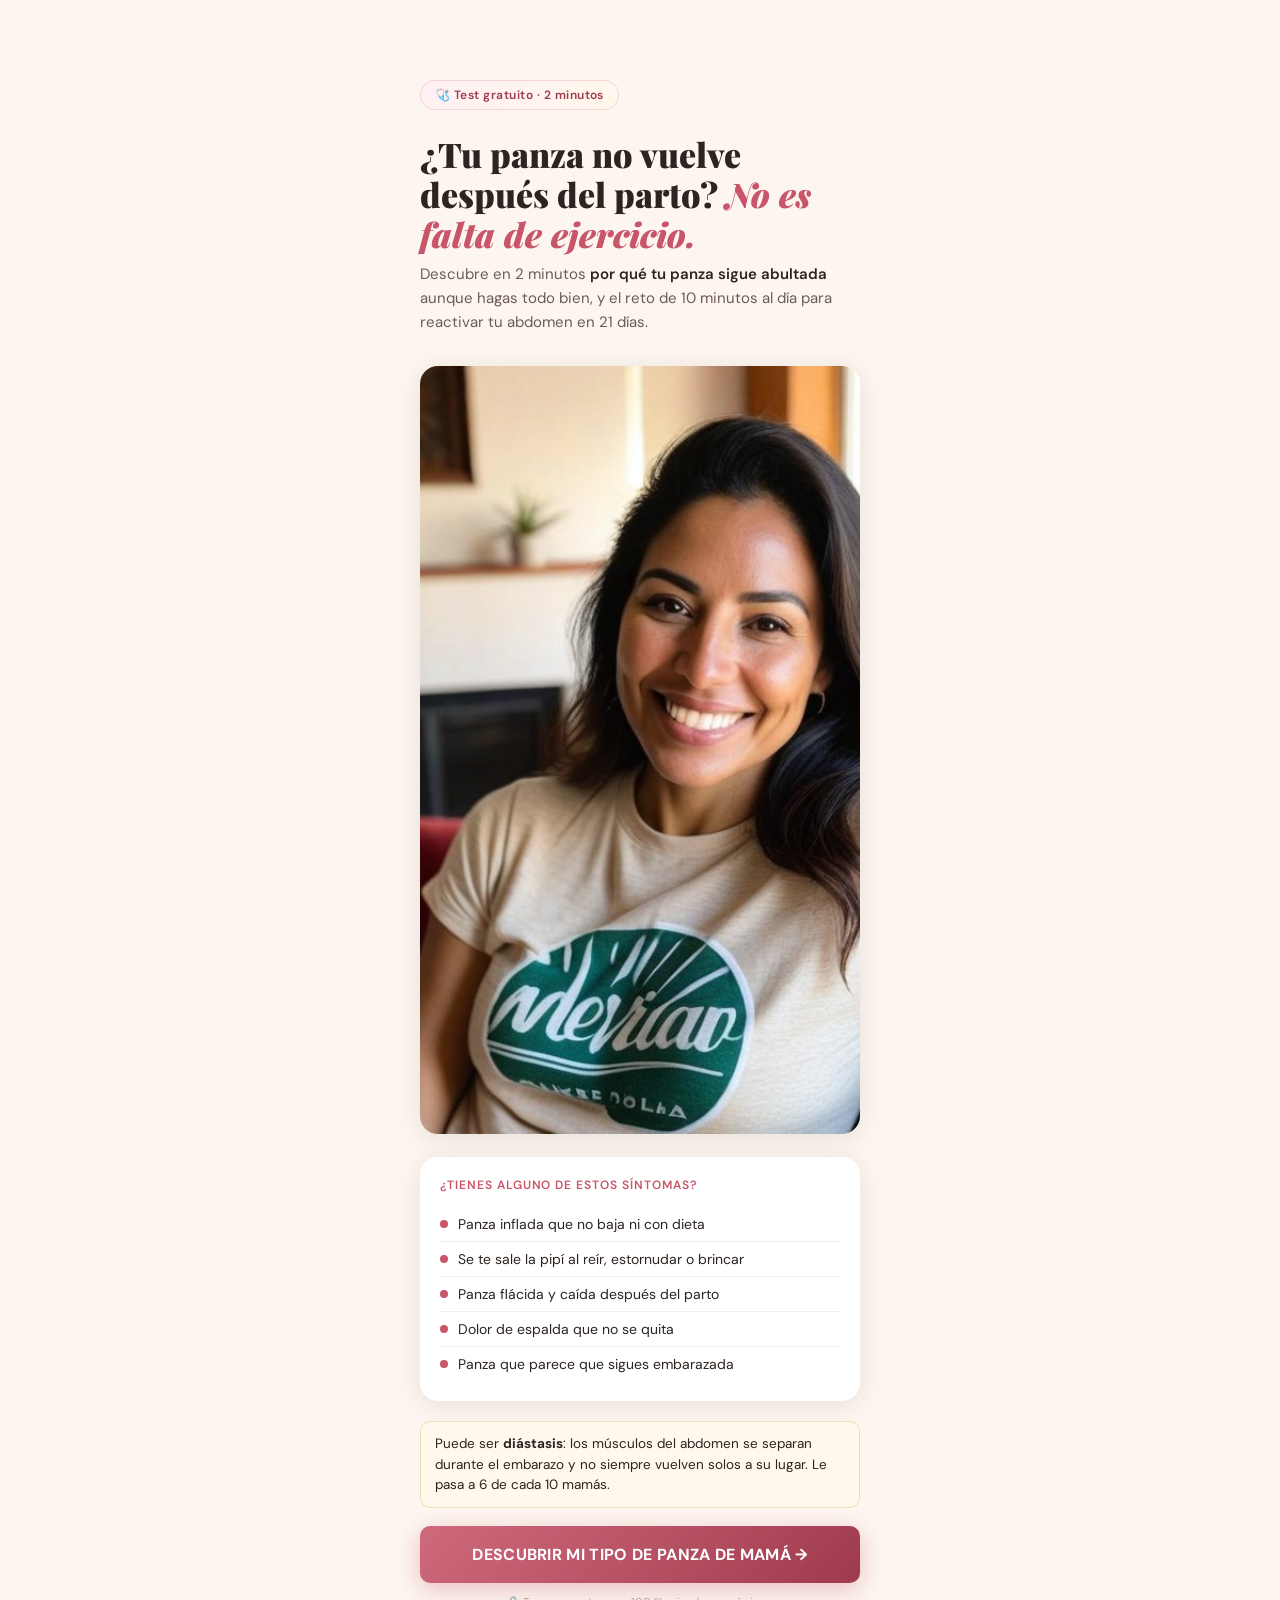
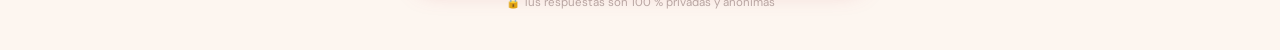
==== index.html @ e4ecf23e "Reto Panza de Mamá 21: quiz, oferta y páginas post-compra" ====
<!DOCTYPE html>
<html lang="es-MX">
<head>
<meta charset="UTF-8">
<meta name="viewport" content="width=device-width, initial-scale=1.0">
<meta name="theme-color" content="#C8556A">
<title>Reto Panza de Mamá 21 · Test gratuito</title>
<meta name="description" content="Test de 2 minutos: descubre por qué tu panza no vuelve después del parto y tu plan de 10 minutos al día.">
<meta property="og:title" content="¿Tu panza no vuelve después del parto? Haz el test de 2 minutos">
<meta property="og:image" content="img/hero.jpg">
<link rel="preconnect" href="https://fonts.googleapis.com"><link rel="preconnect" href="https://fonts.gstatic.com" crossorigin>
<link rel="stylesheet" href="https://fonts.googleapis.com/css2?family=Playfair+Display:wght@700;900&family=DM+Sans:wght@300;400;500;600&display=swap" media="print" onload="this.media='all'">
<link rel="stylesheet" href="styles.css?v=1">
<link rel="stylesheet" href="extra.css?v=1">
<script src="config.js?v=1"></script>
</head>
<body>

<div class="progress-wrap" id="progressWrap" style="display:none">
  <div class="progress-label">
    <span>Tu diagnóstico personalizado</span>
    <span id="pPct">0%</span>
  </div>
  <div class="progress-track" role="progressbar" aria-valuemin="0" aria-valuemax="100" aria-valuenow="0" id="pTrack">
    <div class="progress-fill" id="pFill"></div>
  </div>
</div>

<div class="container">

  <!-- ETAPA 0: PORTADA (hace de landing, Franco L 2.4) -->
  <div class="screen active" id="s0" data-name="portada">
    <div class="badge">🩺 Test gratuito · 2 minutos</div>
    <h1 class="h1">¿Tu panza no vuelve después del parto? <em>No es falta de ejercicio.</em></h1>
    <p class="sub">Descubre en 2 minutos <strong>por qué tu panza sigue abultada</strong> aunque hagas todo bien, y el reto de 10 minutos al día para reactivar tu abdomen en 21 días.</p>
    <img class="hero-img" src="img/hero.jpg" width="768" height="768" alt="Mamá sonriendo con su bebé en casa">
    <div class="sym-list">
      <div class="sym-title">¿Tienes alguno de estos síntomas?</div>
      <div class="sym-item"><div class="sym-dot"></div>Panza inflada que no baja ni con dieta</div>
      <div class="sym-item"><div class="sym-dot"></div>Se te sale la pipí al reír, estornudar o brincar</div>
      <div class="sym-item"><div class="sym-dot"></div>Panza flácida y caída después del parto</div>
      <div class="sym-item"><div class="sym-dot"></div>Dolor de espalda que no se quita</div>
      <div class="sym-item"><div class="sym-dot"></div>Panza que parece que sigues embarazada</div>
    </div>
    <div class="info-box">Puede ser <strong>diástasis</strong>: los músculos del abdomen se separan durante el embarazo y no siempre vuelven solos a su lugar. Le pasa a 6 de cada 10 mamás.</div>
    <button class="btn btn-pulse" onclick="go(1)">DESCUBRIR MI TIPO DE PANZA DE MAMÁ →</button>
    <p class="privacy">🔒 Tus respuestas son 100 % privadas y anónimas</p>
  </div>

  <!-- ETAPA 1: EDAD (con foto 1:1, Franco L 4.2) -->
  <div class="screen" id="s1" data-name="edad">
    <button class="back" onclick="go(0)">← Atrás</button>
    <div class="q-tag">Pregunta 1 de 12</div>
    <h2 class="q-title">¿Cuántos años tienes?</h2>
    <p class="q-sub">Nos ayuda a entender tu momento y armar el camino ideal para ti.</p>
    <div class="grid-2 age-grid">
      <div class="grid-opt img-opt" data-value="18-25" onclick="pickGrid(this,2,'edad')"><img src="img/age1.jpg" alt="" loading="lazy"><div class="grid-opt-label">18 a 25</div></div>
      <div class="grid-opt img-opt" data-value="26-32" onclick="pickGrid(this,2,'edad')"><img src="img/age2.jpg" alt="" loading="lazy"><div class="grid-opt-label">26 a 32</div></div>
      <div class="grid-opt img-opt" data-value="33-39" onclick="pickGrid(this,2,'edad')"><img src="img/age3.jpg" alt="" loading="lazy"><div class="grid-opt-label">33 a 39</div></div>
      <div class="grid-opt img-opt" data-value="40-48" onclick="pickGrid(this,2,'edad')"><img src="img/age4.jpg" alt="" loading="lazy"><div class="grid-opt-label">40 a 48</div></div>
      <div class="grid-opt img-opt span-2" data-value="49+" onclick="pickGrid(this,2,'edad')"><img src="img/age5.jpg" alt="" loading="lazy"><div class="grid-opt-label">49 o más</div></div>
    </div>
  </div>

  <!-- ETAPA 2: TIEMPO DESDE EL PARTO -->
  <div class="screen" id="s2" data-name="tiempo_parto">
    <button class="back" onclick="go(1)">← Atrás</button>
    <div class="q-tag">Pregunta 2 de 12</div>
    <h2 class="q-title">¿Hace cuánto tuviste a tu último bebé?</h2>
    <p class="q-sub">Es clave para entender en qué etapa está tu abdomen.</p>
    <div class="opts">
      <div class="opt" data-value="reciente" onclick="pick(this,3,'tiempoParto')"><div class="opt-icon">🍼</div><div class="opt-text"><div class="opt-label">Menos de 6 meses</div><div class="opt-desc">Posparto reciente</div></div><div class="opt-chk"></div></div>
      <div class="opt" data-value="medio" onclick="pick(this,3,'tiempoParto')"><div class="opt-icon">👶</div><div class="opt-text"><div class="opt-label">De 6 meses a 2 años</div><div class="opt-desc">Etapa de recuperación</div></div><div class="opt-chk"></div></div>
      <div class="opt" data-value="antiguo" onclick="pick(this,3,'tiempoParto')"><div class="opt-icon">🧒</div><div class="opt-text"><div class="opt-label">De 2 a 5 años</div><div class="opt-desc">Tu abdomen todavía puede responder</div></div><div class="opt-chk"></div></div>
      <div class="opt" data-value="antiguo" onclick="pick(this,3,'tiempoParto')"><div class="opt-icon">👦</div><div class="opt-text"><div class="opt-label">Más de 5 años</div><div class="opt-desc">Nunca es tarde para empezar</div></div><div class="opt-chk"></div></div>
    </div>
  </div>

  <!-- ETAPA 3: TIPO DE PARTO -->
  <div class="screen" id="s3" data-name="tipo_parto">
    <button class="back" onclick="go(2)">← Atrás</button>
    <div class="q-tag">Pregunta 3 de 12</div>
    <h2 class="q-title">¿Cómo fue tu parto?</h2>
    <p class="q-sub">Cada tipo de parto deja un patrón diferente en el abdomen.</p>
    <div class="opts">
      <div class="opt" data-value="normal" onclick="pick(this,4,'tipoParto')"><div class="opt-icon">🌿</div><div class="opt-text"><div class="opt-label">Parto natural / vaginal</div><div class="opt-desc">Con o sin anestesia</div></div><div class="opt-chk"></div></div>
      <div class="opt" data-value="cesarea" onclick="pick(this,4,'tipoParto')"><div class="opt-icon">🏥</div><div class="opt-text"><div class="opt-label">Cesárea</div><div class="opt-desc">Con guía especial para cesárea</div></div><div class="opt-chk"></div></div>
      <div class="opt" data-value="multiples" onclick="pick(this,4,'tipoParto')"><div class="opt-icon">👩‍👧‍👦</div><div class="opt-text"><div class="opt-label">Tuve más de un bebé</div><div class="opt-desc">Partos diferentes a lo largo del tiempo</div></div><div class="opt-chk"></div></div>
    </div>
  </div>

  <!-- ETAPA 4: SÍNTOMAS (MÚLTIPLE) -->
  <div class="screen" id="s4" data-name="sintomas">
    <button class="back" onclick="go(3)">← Atrás</button>
    <div class="q-tag">Pregunta 4 de 12</div>
    <h2 class="q-title">¿Cuáles de estos síntomas sientes seguido?</h2>
    <p class="q-sub">Marca todos los que te pasan.</p>
    <div class="opts" data-multi="sintomas">
      <div class="opt" data-value="escapes" onclick="toggle(this)"><div class="opt-icon">💧</div><div class="opt-text"><div class="opt-label">Se me sale la pipí al reír, estornudar o toser</div></div><div class="opt-chk"></div></div>
      <div class="opt" data-value="inflada" onclick="toggle(this)"><div class="opt-icon">🎈</div><div class="opt-text"><div class="opt-label">Panza siempre inflada, aunque no haya comido</div></div><div class="opt-chk"></div></div>
      <div class="opt" data-value="espalda" onclick="toggle(this)"><div class="opt-icon">🫀</div><div class="opt-text"><div class="opt-label">Dolor de espalda o de cintura constante</div></div><div class="opt-chk"></div></div>
      <div class="opt" data-value="intimidad" onclick="toggle(this)"><div class="opt-icon">😔</div><div class="opt-text"><div class="opt-label">Dolor o molestia en la intimidad</div></div><div class="opt-chk"></div></div>
      <div class="opt" data-value="embarazada" onclick="toggle(this)"><div class="opt-icon">🤰</div><div class="opt-text"><div class="opt-label">Mi panza parece que sigo embarazada</div></div><div class="opt-chk"></div></div>
      <div class="opt" data-value="estrenimiento" onclick="toggle(this)"><div class="opt-icon">🧱</div><div class="opt-text"><div class="opt-label">Estreñimiento seguido</div></div><div class="opt-chk"></div></div>
    </div>
    <div class="sp16"></div>
    <button class="btn" onclick="go(5)">CONTINUAR →</button>
  </div>

  <!-- ETAPA 5: QUÉ HA PROBADO (MÚLTIPLE) -->
  <div class="screen" id="s5" data-name="intentos">
    <button class="back" onclick="go(4)">← Atrás</button>
    <div class="q-tag">Pregunta 5 de 12</div>
    <h2 class="q-title">¿Qué has probado para bajar la panza?</h2>
    <p class="q-sub">Marca todo lo que has hecho. Así entendemos por qué no te funcionó.</p>
    <div class="opts" data-multi="intentos">
      <div class="opt" data-value="dieta" onclick="toggle(this)"><div class="opt-icon">🥗</div><div class="opt-text"><div class="opt-label">Dieta o comer más sano</div></div><div class="opt-chk"></div></div>
      <div class="opt" data-value="gym" onclick="toggle(this)"><div class="opt-icon">🏋️</div><div class="opt-text"><div class="opt-label">Gimnasio o abdominales normales</div></div><div class="opt-chk"></div></div>
      <div class="opt" data-value="faja" onclick="toggle(this)"><div class="opt-icon">🩱</div><div class="opt-text"><div class="opt-label">Faja posparto o cinturilla</div></div><div class="opt-chk"></div></div>
      <div class="opt" data-value="estetica" onclick="toggle(this)"><div class="opt-icon">❄️</div><div class="opt-text"><div class="opt-label">Tratamientos estéticos (masajes, aparatos)</div></div><div class="opt-chk"></div></div>
      <div class="opt" data-value="pastillas" onclick="toggle(this)"><div class="opt-icon">💊</div><div class="opt-text"><div class="opt-label">Pastillas o suplementos</div></div><div class="opt-chk"></div></div>
      <div class="opt" data-value="nada" onclick="toggle(this)"><div class="opt-icon">🤷</div><div class="opt-text"><div class="opt-label">Nada todavía, no sabía qué hacer</div></div><div class="opt-chk"></div></div>
    </div>
    <div class="sp16"></div>
    <button class="btn" onclick="go(6)">CONTINUAR →</button>
  </div>

  <!-- ETAPA 6: EMPATÍA + MECANISMO -->
  <div class="screen" id="s6" data-name="empatia">
    <button class="back" onclick="go(5)">← Atrás</button>
    <div class="emp-card">
      <div class="emp-icon">💛</div>
      <div class="emp-title">No estás sola.</div>
      <div class="emp-text">
        <strong>Las dietas y los abdominales normales no arreglan la panza de mamá.</strong> Los abdominales de toda la vida incluso pueden empujar la panza hacia afuera. No es falta de voluntad: nadie te explicó qué está pasando dentro de tu abdomen.<br><br>
        Hay un músculo profundo, el <em>transverso</em>, que funciona como una faja natural. Se activa de una forma muy específica, con la respiración. Cuando aprendes a usarlo, tu abdomen empieza a recuperar firmeza <em>de adentro hacia afuera</em>.<br><br>
        Ahora vamos a ver exactamente qué necesitas tú.
      </div>
    </div>
    <button class="btn" onclick="go(7)">ENTENDIDO, CONTINUAR →</button>
  </div>

  <!-- ETAPA 7: IMPACTO EN SU VIDA -->
  <div class="screen" id="s7" data-name="impacto">
    <button class="back" onclick="go(6)">← Atrás</button>
    <div class="q-tag">Pregunta 6 de 12</div>
    <h2 class="q-title">¿Cómo te está afectando la panza hoy?</h2>
    <p class="q-sub">Sé honesta, es clave para armar el reto correcto para ti.</p>
    <div class="opts">
      <div class="opt" data-value="espejo" onclick="pick(this,8,'impacto')"><div class="opt-icon">🪞</div><div class="opt-text"><div class="opt-label">Evito verme en el espejo</div><div class="opt-desc">Me da pena mi propio cuerpo</div></div><div class="opt-chk"></div></div>
      <div class="opt" data-value="pareja" onclick="pick(this,8,'impacto')"><div class="opt-icon">💑</div><div class="opt-text"><div class="opt-label">Me alejé de la intimidad con mi pareja</div><div class="opt-desc">No me siento deseable</div></div><div class="opt-chk"></div></div>
      <div class="opt" data-value="ropa" onclick="pick(this,8,'impacto')"><div class="opt-icon">👙</div><div class="opt-text"><div class="opt-label">Evito la ropa ajustada y el traje de baño</div><div class="opt-desc">Elijo ropa para taparme</div></div><div class="opt-chk"></div></div>
      <div class="opt" data-value="autoestima" onclick="pick(this,8,'impacto')"><div class="opt-icon">😓</div><div class="opt-text"><div class="opt-label">Me baja la autoestima en general</div><div class="opt-desc">Siento que perdí a la que era</div></div><div class="opt-chk"></div></div>
    </div>
  </div>

  <!-- ETAPA 8: TIEMPO DISPONIBLE -->
  <div class="screen" id="s8" data-name="tiempo_dia">
    <button class="back" onclick="go(7)">← Atrás</button>
    <div class="q-tag">Pregunta 7 de 12</div>
    <h2 class="q-title">¿Cuánto tiempo al día le puedes dedicar al reto?</h2>
    <p class="q-sub">Vamos a armar una rutina que de verdad quepa en tu vida de mamá.</p>
    <div class="opts">
      <div class="opt" data-value="10" onclick="pick(this,9,'minutos')"><div class="opt-icon">⚡</div><div class="opt-text"><div class="opt-label">De 5 a 10 minutos</div><div class="opt-desc">Mientras el bebé duerme, funciona muy bien</div></div><div class="opt-chk"></div></div>
      <div class="opt" data-value="20" onclick="pick(this,9,'minutos')"><div class="opt-icon">⏱️</div><div class="opt-text"><div class="opt-label">De 15 a 20 minutos</div><div class="opt-desc">Avanzas un poco más rápido</div></div><div class="opt-chk"></div></div>
      <div class="opt" data-value="30" onclick="pick(this,9,'minutos')"><div class="opt-icon">🕐</div><div class="opt-text"><div class="opt-label">30 minutos o más</div><div class="opt-desc">Tu reto con rutinas extra</div></div><div class="opt-chk"></div></div>
    </div>
  </div>

  <!-- ETAPA 9: OBJETIVO -->
  <div class="screen" id="s9" data-name="objetivo">
    <button class="back" onclick="go(8)">← Atrás</button>
    <div class="q-tag">Pregunta 8 de 12</div>
    <h2 class="q-title">¿Cuál es tu mayor sueño cuando recuperes tu abdomen?</h2>
    <p class="q-sub">Tu objetivo guía tu reto personalizado.</p>
    <div class="opts">
      <div class="opt" data-value="espejo" onclick="pick(this,10,'objetivo')"><div class="opt-icon">✨</div><div class="opt-text"><div class="opt-label">Verme al espejo y sonreír</div><div class="opt-desc">Recuperar mi autoestima y quererme</div></div><div class="opt-chk"></div></div>
      <div class="opt" data-value="deseable" onclick="pick(this,10,'objetivo')"><div class="opt-icon">💕</div><div class="opt-text"><div class="opt-label">Sentirme deseable otra vez</div><div class="opt-desc">Reconectar con mi pareja sin pena</div></div><div class="opt-chk"></div></div>
      <div class="opt" data-value="bano" onclick="pick(this,10,'objetivo')"><div class="opt-icon">👙</div><div class="opt-text"><div class="opt-label">Usar traje de baño sin pena</div><div class="opt-desc">Disfrutar sin esconderme</div></div><div class="opt-chk"></div></div>
      <div class="opt" data-value="dolor" onclick="pick(this,10,'objetivo')"><div class="opt-icon">💪</div><div class="opt-text"><div class="opt-label">Que se acaben el dolor y los escapes</div><div class="opt-desc">Recuperar mi calidad de vida</div></div><div class="opt-chk"></div></div>
    </div>
  </div>

  <!-- ETAPA 10: COMPROMISO -->
  <div class="screen" id="s10" data-name="compromiso">
    <button class="back" onclick="go(9)">← Atrás</button>
    <div class="q-tag">Pregunta 9 de 12</div>
    <h2 class="q-title">Del 1 al 10, ¿qué tan lista estás para cambiar esto ahora?</h2>
    <p class="q-sub">Sé honesta contigo. Esta respuesta define tu reto.</p>
    <div style="margin-bottom:24px">
      <div class="scale-nums">
        <button class="s-btn" onclick="sclPick(this,11)">1</button><button class="s-btn" onclick="sclPick(this,11)">2</button><button class="s-btn" onclick="sclPick(this,11)">3</button><button class="s-btn" onclick="sclPick(this,11)">4</button><button class="s-btn" onclick="sclPick(this,11)">5</button><button class="s-btn" onclick="sclPick(this,11)">6</button><button class="s-btn" onclick="sclPick(this,11)">7</button><button class="s-btn" onclick="sclPick(this,11)">8</button><button class="s-btn" onclick="sclPick(this,11)">9</button><button class="s-btn" onclick="sclPick(this,11)">10</button>
      </div>
      <div class="scale-lbl"><span>Todavía no sé</span><span>¡100 % lista!</span></div>
    </div>
  </div>

  <!-- ETAPA 11: TIPO DE PANZA -->
  <div class="screen" id="s11" data-name="tipo_panza">
    <button class="back" onclick="go(10)">← Atrás</button>
    <div class="q-tag">Pregunta 10 de 12</div>
    <h2 class="q-title">¿Cómo describirías tu panza hoy?</h2>
    <p class="q-sub">Elige la opción que más se parece a lo que ves.</p>
    <div class="opts">
      <div class="opt" data-value="infra" onclick="pick(this,12,'tipoPanza')"><div class="opt-icon">🔵</div><div class="opt-text"><div class="opt-label">"Pancita" caída debajo del ombligo</div><div class="opt-desc">Separación baja</div></div><div class="opt-chk"></div></div>
      <div class="opt" data-value="supra" onclick="pick(this,12,'tipoPanza')"><div class="opt-icon">🟡</div><div class="opt-text"><div class="opt-label">Inflada arriba del ombligo</div><div class="opt-desc">Separación alta</div></div><div class="opt-chk"></div></div>
      <div class="opt" data-value="total" onclick="pick(this,12,'tipoPanza')"><div class="opt-icon">🔴</div><div class="opt-text"><div class="opt-label">Inflada de arriba a abajo</div><div class="opt-desc">Separación completa</div></div><div class="opt-chk"></div></div>
      <div class="opt" data-value="piel" onclick="pick(this,12,'tipoPanza')"><div class="opt-icon">⬜</div><div class="opt-text"><div class="opt-label">Flácida, con piel suelta (panza delantal)</div><div class="opt-desc">Separación con flacidez de piel</div></div><div class="opt-chk"></div></div>
    </div>
  </div>

  <!-- ETAPA 12: PESO ACTUAL -->
  <div class="screen" id="s12" data-name="peso">
    <button class="back" onclick="go(11)">← Atrás</button>
    <div class="q-tag">Pregunta 11 de 12</div>
    <h2 class="q-title">¿Cuál es tu peso actual?</h2>
    <p class="q-sub">Usa el valor más cercano. Nos ayuda a calcular tu proyección personalizada.</p>
    <div class="unit-toggle" role="group" aria-label="Unidad de peso"><button type="button" data-u="kg" class="on" onclick="setUnit('kg')">kg</button><button type="button" data-u="lb" onclick="setUnit('lb')">lb</button></div>
    <div class="stepper-wrap">
      <div class="stepper-value" id="pesoDisplay">70<span>kg</span></div>
      <input type="range" class="slider" id="pesoSlider" min="40" max="150" value="70" oninput="onPesoChange(this.value)" aria-label="Peso actual">
      <div class="stepper-row">
        <button class="stepper-btn" onclick="stepPeso(-1)" aria-label="Menos">−</button>
        <button class="stepper-btn" onclick="stepPeso(1)" aria-label="Más">+</button>
      </div>
    </div>
    <button class="btn" onclick="go(13)">CONTINUAR →</button>
  </div>

  <!-- ETAPA 13: ESTATURA -->
  <div class="screen" id="s13" data-name="estatura">
    <button class="back" onclick="go(12)">← Atrás</button>
    <div class="q-tag">Pregunta 12 de 12</div>
    <h2 class="q-title">¿Cuánto mides?</h2>
    <p class="q-sub">Nos ayuda a calcular tu medida ideal con precisión.</p>
    <div class="stepper-wrap">
      <div class="stepper-value" id="alturaDisplay">160<span>cm</span></div>
      <input type="range" class="slider" id="alturaSlider" min="140" max="200" value="160" oninput="onAlturaChange(this.value)" aria-label="Estatura">
      <div class="stepper-row">
        <button class="stepper-btn" onclick="stepAltura(-1)" aria-label="Menos">−</button>
        <button class="stepper-btn" onclick="stepAltura(1)" aria-label="Más">+</button>
      </div>
      <div class="meta-tag" id="altFt"></div>
    </div>
    <button class="btn" onclick="go(14)">CONTINUAR →</button>
  </div>

  <!-- ETAPA 14: PESO IDEAL -->
  <div class="screen" id="s14" data-name="peso_ideal">
    <button class="back" onclick="go(13)">← Atrás</button>
    <div class="q-tag">Ya casi</div>
    <h2 class="q-title">¿Cuál sería tu peso ideal?</h2>
    <p class="q-sub">El peso en el que te sentirías más segura y cómoda.</p>
    <div class="stepper-wrap">
      <div class="stepper-value" id="idealDisplay">60<span>kg</span></div>
      <input type="range" class="slider" id="idealSlider" min="40" max="149" value="60" oninput="onIdealChange(this.value)" aria-label="Peso ideal">
      <div class="stepper-row">
        <button class="stepper-btn" onclick="stepIdeal(-1)" aria-label="Menos">−</button>
        <button class="stepper-btn" onclick="stepIdeal(1)" aria-label="Más">+</button>
      </div>
      <div class="meta-tag" id="metaTag">Meta: bajar 10 kg</div>
    </div>
    <button class="btn" onclick="go(15)">CONTINUAR →</button>
  </div>

  <!-- ETAPA 15: OCASIÓN ESPECIAL -->
  <div class="screen" id="s15" data-name="ocasion">
    <button class="back" onclick="go(14)">← Atrás</button>
    <div class="q-tag">Ya casi</div>
    <h2 class="q-title">¿Hay alguna ocasión especial que te motive?</h2>
    <p class="q-sub">Nos ayuda a armar tu motivación diaria.</p>
    <div class="grid-2">
      <div class="grid-opt" onclick="ocasionPick(this,'una boda',16)"><div class="grid-opt-icon">💍</div><div class="grid-opt-label">Una boda</div></div>
      <div class="grid-opt" onclick="ocasionPick(this,'un viaje',16)"><div class="grid-opt-icon">✈️</div><div class="grid-opt-label">Un viaje</div></div>
      <div class="grid-opt" onclick="ocasionPick(this,'volver al trabajo',16)"><div class="grid-opt-icon">💼</div><div class="grid-opt-label">Volver al trabajo</div></div>
      <div class="grid-opt" onclick="ocasionPick(this,'las fotos con tu bebé',16)"><div class="grid-opt-icon">📸</div><div class="grid-opt-label">Fotos con mi bebé</div></div>
      <div class="grid-opt" onclick="ocasionPick(this,'las fiestas de fin de año',16)"><div class="grid-opt-icon">🎄</div><div class="grid-opt-label">Las fiestas de fin de año</div></div>
      <div class="grid-opt" onclick="ocasionPick(this,'',16)"><div class="grid-opt-icon">💗</div><div class="grid-opt-label">Ninguna en especial</div></div>
    </div>
  </div>

  <!-- ETAPA 16: PLAZO -->
  <div class="screen" id="s16" data-name="plazo">
    <button class="back" onclick="go(15)">← Atrás</button>
    <div class="q-tag">Último paso</div>
    <h2 class="q-title">¿En cuánto tiempo te gustaría ver resultados?</h2>
    <p class="q-sub">Así organizamos cómo seguir tu avance en ese plazo.</p>
    <div class="opts">
      <div class="opt" onclick="plazoPick(this,4,17)"><div class="opt-icon">⚡</div><div class="opt-text"><div class="opt-label">4 semanas</div><div class="opt-desc">Ver tus primeros cambios</div></div><div class="opt-chk"></div></div>
      <div class="opt" onclick="plazoPick(this,8,17)"><div class="opt-icon">🌱</div><div class="opt-text"><div class="opt-label">8 semanas</div><div class="opt-desc">Avanzar con constancia</div></div><div class="opt-chk"></div></div>
      <div class="opt" onclick="plazoPick(this,12,17)"><div class="opt-icon">🌸</div><div class="opt-text"><div class="opt-label">12 semanas</div><div class="opt-desc">Ir a tu ritmo, con más tiempo</div></div><div class="opt-chk"></div></div>
    </div>
  </div>

  <!-- ETAPA 17: CARGA (~10 s, Franco L 4.1/4.2) -->
  <div class="screen" id="s17" data-name="carga">
    <div class="loading-wrap">
      <div class="spin"></div>
      <div class="load-title">Estamos creando tu plan personalizado…</div>
      <p style="font-size:13.5px;color:var(--mid);margin-bottom:16px;font-weight:400">Cruzando tus respuestas para identificar tu tipo de panza de mamá</p>
      <div class="load-bar-wrap"><div class="load-bar" id="lBar"></div></div>
      <div class="load-status" id="lStatus">Iniciando análisis…</div>
      <div class="load-steps">
        <div class="lstep" id="ls1"><div class="sdot">1</div>Identificando tu tipo de separación…</div>
        <div class="lstep" id="ls2"><div class="sdot">2</div>Cruzando síntomas y tipo de parto…</div>
        <div class="lstep" id="ls3"><div class="sdot">3</div>Calculando tu proyección personalizada…</div>
        <div class="lstep" id="ls4"><div class="sdot">4</div>Armando tu reto de 21 días…</div>
        <div class="lstep" id="ls5"><div class="sdot">5</div>Terminando tu diagnóstico completo…</div>
      </div>
      <div class="mini-testi">
        <div class="mini-testi-av"><img src="img/testi/a1.jpg" alt="" loading="lazy"></div>
        <div>
          <div class="mini-testi-text">"A los 21 días mi panza ya se sentía muy diferente, más firme."</div>
          <div class="mini-testi-name">Daniela M. · Monterrey, N.L.</div>
        </div>
      </div>
      <div class="mini-testi">
        <div class="mini-testi-av"><img src="img/testi/a2.jpg" alt="" loading="lazy"></div>
        <div>
          <div class="mini-testi-text">"Ya no reconocía mi panza. Hoy me pongo ropa que tenía guardada."</div>
          <div class="mini-testi-name">Karla S. · Guadalajara, Jal.</div>
        </div>
      </div>
    </div>
  </div>

  <!-- ETAPA 18: NOMBRE -->
  <div class="screen" id="s18" data-name="nombre">
    <div style="text-align:center;margin-bottom:20px">
      <div style="font-size:48px;margin-bottom:12px">🎯</div>
      <div class="grad-title">¡Diagnóstico listo!</div>
      <p style="font-size:14px;color:var(--mid);font-weight:400">Tu perfil <strong style="color:var(--charcoal);font-weight:600">responde muy bien</strong> al reto.</p>
    </div>
    <div class="lead-card">
      <div class="lead-title">¿Cómo te llamamos?</div>
      <div class="lead-sub">Tu nombre aparece en tu diagnóstico personalizado.</div>
      <div class="inp-group">
        <label class="inp-label" for="iName">Tu primer nombre</label>
        <input type="text" id="iName" placeholder="Ej.: Ana" autocomplete="given-name" maxlength="30" />
        <div class="inp-err" id="nameErr" hidden>Escribe tu nombre para ver tu diagnóstico.</div>
      </div>
      <button class="btn" onclick="goDiagnostico()">VER MI DIAGNÓSTICO COMPLETO →</button>
      <p class="privacy" style="margin-top:10px">🔒 Tu información está 100 % segura. Sin spam.</p>
    </div>
  </div>

  <!-- ETAPA 19: DIAGNÓSTICO -->
  <div class="screen" id="s19" data-name="result_diagnostico">
    <div class="res-header">
       <p style="font-size:12.5px;opacity:.85;font-weight:400;margin-bottom:6px">Tu resultado puede empezar hoy</p>
       <div class="res-title" id="diagHeadline" style="font-size:24px;line-height:1.3">Tú puedes sentir tu abdomen más firme desde la primera semana con el Reto Panza de Mamá 21</div>
       <p style="font-size:11px;opacity:.85;line-height:1.4;margin-top:12px">Los resultados varían. Compara tu medida del día 1 con la de la primera semana.</p>
    </div>

    <div class="diag-bar-card">
      <div class="profile-lbl">Tu indicador de separación abdominal</div>
      <div class="diag-bar-track"><div class="marker" id="marker" style="left:62%"></div></div>
      <div class="diag-bar-labels"><span>Leve</span><span>Moderada</span><span>Avanzada</span></div>
      <div class="diag-metric-val">Tu grado estimado: <strong id="grauTexto">Moderado a avanzado</strong></div>
      <p class="tiny-note">Estimación orientativa según tus respuestas, no es un diagnóstico médico. En la app aprendes a medirla con tus dedos.</p>
    </div>

    <div class="chart-card">
       <div class="profile-lbl" style="margin-bottom:14px">Tus marcas de seguimiento</div>
       <div style="display:grid;gap:10px;margin-bottom:14px;font-size:13px;line-height:1.5;color:var(--charcoal)">
         <div><strong>Hoy:</strong> mide tu separación con los dedos a la altura del ombligo y toma una foto de referencia.</div>
         <div><strong>Semana 1:</strong> repite la medida en el mismo lugar y compárala con el inicio.</div>
         <div id="checkpointText"><strong>Semana 8:</strong> compara tus medidas, tus fotos y cómo te sientes.</div>
       </div>
       <div id="predText">Tu plazo marca cuándo comparar. El cambio solo se conoce midiendo, por eso la app te guía a medir.</div>
    </div>

    <div class="profile-card">
      <div class="profile-lbl">Tu diagnóstico personalizado</div>
      <div class="profile-title" id="diagCabecalho">Analizando tus respuestas…</div>
      <div class="profile-text" id="diagTexto"></div>
      <div class="sym-found">
        <div class="sym-found-title">Señales de tu perfil</div>
        <div id="diagTags"></div>
      </div>
    </div>

    <!-- Agitación (Franco L 4.1: problema → agitación → solución) -->
    <div class="alert-card" role="note">
      <div class="alert-title">⚠️ Si no se trabaja, la separación suele seguir igual</div>
      <ul id="riskList">
        <li>Panza abultada aunque bajes de peso</li>
        <li>Dolor de espalda y de cintura por falta de "faja" interna</li>
        <li>Escapes de orina al reír, toser o cargar a tu bebé</li>
        <li>Peor postura y más cansancio al final del día</li>
      </ul>
    </div>

    <div class="testi">
      <img class="testi-photo" src="img/life1.jpg" alt="Mamá haciendo un ejercicio en casa con su bebé" loading="lazy">
      <div class="testi-body">
        <div class="testi-stars">★★★★★</div>
        <div class="testi-text">"Hice gimnasio 8 meses después del parto y la panza seguía igual. Cuando empecé con los ejercicios correctos, a las 3 semanas ya notaba la diferencia. El día 21 mi hija me preguntó si había bajado de peso. No bajé de peso: mi abdomen volvió a sostenerme."</div>
        <div class="testi-author">
          <div class="testi-av"><img src="img/testi/a3.jpg" alt="" loading="lazy"></div>
          <div><div class="testi-name">Mariana R., 34 años</div><div class="testi-detail">Mamá de 2 · Houston, TX</div></div>
        </div>
      </div>
    </div>

    <div class="testi">
      <img class="testi-photo" src="img/life2.jpg" alt="Mamá paseando con su carriola" loading="lazy">
      <div class="testi-body">
        <div class="testi-stars">★★★★★</div>
        <div class="testi-text">"Usaba toalla todos los días. Pensé que era normal después del parto. Cuando supe que era la separación del abdomen y empecé el reto, en 2 semanas los escapes bajaron muchísimo."</div>
        <div class="testi-author">
          <div class="testi-av"><img src="img/testi/a4.jpg" alt="" loading="lazy"></div>
          <div><div class="testi-name">Julieta C., 38 años</div><div class="testi-detail">Mamá de 3 · Ciudad de México</div></div>
        </div>
      </div>
    </div>
    <p class="testi-note" data-testi-note>Testimonios ilustrativos. Los resultados varían de persona a persona.</p>

    <button class="btn btn-pulse" onclick="go(20)">✅ VER MI PLAN PERSONALIZADO →</button>
  </div>

  <!-- ETAPA 20: PERSUASIVA / DESEO -->
  <div class="screen" id="s20" data-name="mecanismo">
    <button class="back" onclick="go(19)">← Atrás</button>
    <h2 class="persuasive-headline">¿Por qué algunas mamás recuperan su abdomen <em>fácil</em> y tú luchas sin ver resultado?</h2>
    <div class="photo-tarja-wrap">
      <img src="img/mech.jpg" alt="Mamá haciendo respiración profunda en casa" loading="lazy">
      <div class="photo-tarja"><span style="font-size:16px">🔥</span><span class="photo-tarja-text">10 minutos al día · En casa</span></div>
    </div>
    <div class="persuasive-body">
      Mientras te esfuerzas con gimnasio y dieta, tu abdomen sigue separado porque el músculo profundo sigue "dormido". La dieta no lo despierta. Los abdominales no lo despiertan. La faja tampoco: solo lo sostiene por fuera.
      <br><br>
      Resultado: la panza sigue igual, aunque hagas "todo bien".
    </div>
    <div class="persuasive-highlight">
      💚 <strong>Con el Reto Panza de Mamá 21</strong> despiertas tu músculo profundo por etapas: respirar bien, activar tu faja natural y fortalecer todo tu abdomen, sin dietas, sin gimnasio y en solo 10 minutos al día.
    </div>
    <button class="btn btn-pulse" onclick="go(21)">CONTINUAR →</button>
  </div>

  <!-- ETAPA 21: TESTIMONIOS -->
  <div class="screen" id="s21" data-name="testimonios">
    <button class="back" onclick="go(20)">← Atrás</button>
    <div style="text-align:center;margin-bottom:18px">
      <div class="res-badge" style="color:var(--rose);opacity:1">✦ Historias de mamás ✦</div>
      <div class="profile-title" style="font-size:20px">Mamás que ya recuperaron su abdomen</div>
      <p class="q-sub" style="margin-top:6px">Mira a quienes pasaron por lo mismo que tú</p>
    </div>
    <div class="testi">
      <img class="testi-photo" src="img/life3.jpg" alt="Mamá sonriendo frente al espejo" loading="lazy">
      <div class="testi-body"><div class="testi-stars">★★★★★</div>
        <div class="testi-text">"Después de mi segundo bebé no reconocía mi panza. A las 3 semanas del reto ya sentía mi cintura otra vez. Hoy me pongo ropa que tenía guardada desde hace años."</div>
        <div class="testi-author"><div class="testi-av"><img src="img/testi/a5.jpg" alt="" loading="lazy"></div><div><div class="testi-name">Carolina S., 29 años</div><div class="testi-detail">Mamá de 2 · Los Ángeles, CA</div></div></div>
      </div>
    </div>
    <div class="testi">
      <img class="testi-photo" src="img/life4.jpg" alt="Mamá haciendo un ejercicio en cuatro apoyos" loading="lazy">
      <div class="testi-body"><div class="testi-stars">★★★★★</div>
        <div class="testi-text">"Me daba mucha pena ponerme de lado en la playa por la pancita. Con 10 minutos al día, en unas semanas sentí la panza mucho más plana. Recuperé mi autoestima."</div>
        <div class="testi-author"><div class="testi-av"><img src="img/testi/a6.jpg" alt="" loading="lazy"></div><div><div class="testi-name">Brenda O., 31 años</div><div class="testi-detail">Mamá de 1 · Puebla, Pue.</div></div></div>
      </div>
    </div>
    <div class="testi">
      <div class="testi-body"><div class="testi-stars">★★★★★</div>
        <div class="testi-text">"Ya me había rendido después de la cesárea. Es lo primero que de verdad me funcionó sin gimnasio ni dietas raras."</div>
        <div class="testi-author"><div class="testi-av"><img src="img/testi/a7.jpg" alt="" loading="lazy"></div><div><div class="testi-name">Patricia L., 36 años</div><div class="testi-detail">Mamá de 2 · Phoenix, AZ</div></div></div>
      </div>
    </div>
    <div class="testi">
      <div class="testi-body"><div class="testi-stars">★★★★★</div>
        <div class="testi-text">"Tenía dolor de espalda todos los días y nadie me decía por qué. Desde que hago el reto, el dolor bajó junto con la panza."</div>
        <div class="testi-author"><div class="testi-av"><img src="img/testi/a8.jpg" alt="" loading="lazy"></div><div><div class="testi-name">Vanessa N., 33 años</div><div class="testi-detail">Mamá de 3 · Bogotá, Colombia</div></div></div>
      </div>
    </div>
    <p class="testi-note" data-testi-note>Testimonios ilustrativos. Los resultados varían de persona a persona.</p>
    <button class="btn btn-pulse" onclick="go(22)">✅ VER MI OFERTA →</button>
  </div>

  <!-- ETAPA 22: OFERTA (orden de Franco, L 4.2 ≈51:56-71:39) -->
  <div class="screen" id="s22" data-name="offer">
    <!-- 1. Imagen principal y titular -->
    <div style="text-align:center;margin-bottom:14px">
      <div class="res-badge" style="color:var(--rose);opacity:1">✦ Tu plan personalizado ✦</div>
      <h2 class="offer-h1" id="offerTitle">Tu Reto Panza de Mamá 21 personalizado está listo</h2>
    </div>
    <img class="mockup" src="img/mockup.png" width="1080" height="1080" alt="La app del Reto Panza de Mamá 21 en un celular">

    <!-- 2. Hoy / En 21 días -->
    <div class="hoy-card">
      <div class="hoy-col">
        <div class="hoy-head red">Hoy</div>
        <div class="lvl"><span>Separación abdominal</span><div class="lvl-bar"><i style="width:75%" class="r"></i></div><b class="r">Alta</b></div>
        <div class="lvl"><span>Firmeza del abdomen</span><div class="lvl-bar"><i style="width:25%" class="r"></i></div><b class="r">Baja</b></div>
        <div class="lvl"><span>Dolor de espalda</span><div class="lvl-bar"><i style="width:70%" class="r"></i></div><b class="r">Frecuente</b></div>
      </div>
      <div class="hoy-col">
        <div class="hoy-head green">En 21 días</div>
        <div class="lvl"><span>Separación abdominal</span><div class="lvl-bar"><i style="width:30%" class="g"></i></div><b class="g">Menor</b></div>
        <div class="lvl"><span>Firmeza del abdomen</span><div class="lvl-bar"><i style="width:80%" class="g"></i></div><b class="g">Alta</b></div>
        <div class="lvl"><span>Dolor de espalda</span><div class="lvl-bar"><i style="width:20%" class="g"></i></div><b class="g">Ocasional</b></div>
      </div>
    </div>
    <p class="tiny-note center">Ilustración del objetivo del reto. Los resultados varían de persona a persona.</p>

    <!-- 3. Alerta -->
    <div class="alert-card"><div class="alert-title" id="offerAlert">⚠️ Tu perfil responde bien a la activación del músculo profundo</div><div>Las primeras 3 semanas son las que más se notan. Empieza hoy y mide tu avance el día 7.</div></div>

    <!-- 4-6. Stack, precio, temporizador -->
    <div class="offer-card" id="offerCard">
      <div class="offer-badges"><span class="offer-badge-pill">🏆 EL MÁS ELEGIDO</span><span class="offer-badge-pill">📱 App en tu celular</span></div>
      <div class="offer-title">Reto Panza de Mamá 21 + Bonos</div>
      <div class="offer-subtitle">⚡ El camino más rápido para reactivar tu abdomen sin gimnasio, sin dietas y sin cirugía</div>
      <hr class="offer-divider">
      <div class="offer-included-lbl">✅ Lo que incluye tu plan:</div>
      <ul class="offer-list">
        <li><span>App con el reto de 21 días: ejercicios guiados con temporizador, 10 min al día</span><span class="offer-item-price">$47</span></li>
        <li><span>Test de los dedos: mide tu separación y mira tu avance en una gráfica</span><span class="offer-item-price">$17</span></li>
        <li><span>Guía especial para cesárea y separación de hace años</span><span class="offer-item-price">$27</span></li>
        <li><span>Suelo pélvico: adiós a los escapes de pipí</span><span class="offer-item-price">$37</span></li>
        <li><span class="offer-badge-new">Bono</span><span>Lo que NO debes hacer con diástasis</span><span class="offer-item-price">$19</span></li>
        <li><span class="offer-badge-new">Bono</span><span>Rutina express de 5 minutos para los días difíciles</span><span class="offer-item-price">$17</span></li>
        <li><span class="offer-badge-new">Bono</span><span>Postura al cargar y amamantar a tu bebé</span><span class="offer-item-price">$24</span></li>
        <li><span class="offer-badge-new">Bono</span><span>Recordatorios diarios en tu celular</span><span class="offer-item-price">$9</span></li>
      </ul>
      <div class="stack-total">Valor total: <s>$197 USD</s></div>
      <div class="today-only">Oferta válida solo por hoy</div>
      <div class="price-wrap">
        <div class="price-old">De $47 USD</div>
        <div class="price-now"><span class="price-prefix">$</span>9<span class="price-cents"> USD</span></div>
        <div class="price-note">🔒 Un solo pago · ≈ 170 pesos mexicanos · Acceso de por vida</div>
      </div>
      <div class="timer" aria-live="polite">Esta oferta termina en: <b id="timer">10:00</b></div>
      <a class="offer-cta-white" data-checkout href="#" onclick="return goCheckout(this)">✅ Recibir mi plan · $9 USD →</a>
      <div class="offer-pin-note">📌 Pagas una vez y es tuyo para siempre</div>
    </div>

    <!-- 8. Garantía -->
    <div class="guarantee">
      <div class="guar-medal">🥇</div>
      <div class="guar-text"><strong>Garantía de 30 días</strong>Riesgo CERO. Si en 30 días no sientes tu abdomen más firme, te devolvemos tu dinero. Basta con un correo.</div>
    </div>

    <div style="text-align:center;margin:22px 0 12px"><div class="profile-title" style="font-size:17px">¡Todo en una app fácil, en tu celular!</div></div>
    <div class="app-slider" id="appSlider">
      <div class="app-track" id="appTrack">
        <img src="img/app1.jpg" class="app-slide" alt="Pantalla Hoy de la app" loading="lazy">
        <img src="img/app2.jpg" class="app-slide" alt="Ejercicio guiado con temporizador" loading="lazy">
        <img src="img/app3.jpg" class="app-slide" alt="Gráfica del test de los dedos" loading="lazy">
      </div>
      <div class="app-dots"><span class="active"></span><span></span><span></span></div>
    </div>

    <!-- 7. Testimonios (imágenes + 2 vídeos) -->
    <div style="text-align:center;margin:22px 0 14px"><div class="profile-title" style="font-size:17px">Las que ya empezaron ya notan la diferencia</div></div>
    <div id="videoRow" class="video-row" hidden></div>
    <div class="testi">
      <img class="testi-photo" src="img/life5.jpg" alt="Mamá revisando la app del reto" loading="lazy">
      <div class="testi-body"><div class="testi-stars">★★★★★</div>
        <div class="testi-text">"Lo compré sin muchas expectativas, solo quería que se me quitara el dolor de espalda. No esperaba que mi panza también cambiara tan rápido."</div>
        <div class="testi-author"><div class="testi-av"><img src="img/testi/a9.jpg" alt="" loading="lazy"></div><div><div class="testi-name">Tatiana R., 35 años</div><div class="testi-detail">Mamá de 1 · Miami, FL</div></div></div>
      </div>
    </div>
    <div class="testi">
      <div class="testi-body"><div class="testi-stars">★★★★★</div>
        <div class="testi-text">"Pensé que ya no tenía remedio, mi hijo ya tiene 4 años. En unas semanas sentí mi abdomen más firme. Qué bueno que no me rendí."</div>
        <div class="testi-author"><div class="testi-av"><img src="img/testi/a10.jpg" alt="" loading="lazy"></div><div><div class="testi-name">Larissa P., 30 años</div><div class="testi-detail">Mamá de 1 · San Antonio, TX</div></div></div>
      </div>
    </div>
    <p class="testi-note" data-testi-note>Testimonios ilustrativos. Los resultados varían de persona a persona.</p>

    <div class="summary-card">
      <div class="summary-title">En resumen…</div>
      <div class="summary-item">💧 <div>Tu panza de mamá tiene solución, sin gimnasio, sin dietas y sin cirugía.</div></div>
      <div class="summary-item">⏱️ <div>10 minutos al día bastan para activar el músculo correcto.</div></div>
      <div class="summary-item">📅 <div>Mides tu avance con tus dedos el día 1, el día 7 y el día 21.</div></div>
      <div class="summary-item">🛡️ <div>Tienes 30 días de garantía, sin riesgo para ti.</div></div>
      <div class="summary-item">💛 <div>No estás sola: le pasa a 6 de cada 10 mamás.</div></div>
    </div>

    <div class="faq-card">
      <div class="faq-title">Preguntas frecuentes</div>
      <div class="faq-item"><strong>¿Sirve si tuve cesárea?</strong>Sí. Tiene una guía especial para cesárea. Espera a que tu médico te dé de alta (normalmente 8 semanas) antes de empezar.</div>
      <div class="faq-item"><strong>¿Y si mi bebé nació hace años?</strong>También. El músculo profundo se puede entrenar en cualquier momento.</div>
      <div class="faq-item"><strong>¿Necesito aparatos?</strong>No. Todo es en casa, en el piso, con tu celular.</div>
      <div class="faq-item"><strong>¿Cómo lo recibo?</strong>Al pagar te llega un correo con el botón para entrar a tu app. Entras con el mismo correo, sin contraseña, y la instalas en tu celular.</div>
      <div class="faq-item"><strong>¿Es una suscripción?</strong>No. Es un solo pago de $9 USD y es tuyo para siempre.</div>
    </div>

    <div class="about-card">
      <div class="about-tags"><span class="about-tag">Hecho para mamás</span><span class="about-tag">10 minutos al día</span><span class="about-tag">Sin aparatos</span></div>
      <div class="about-text">El Reto Panza de Mamá 21 junta los ejercicios que se usan en la recuperación del abdomen después del parto (respiración, activación del transverso, suelo pélvico y fuerza suave) en un plan de 21 días que cabe en la siesta de tu bebé. <strong>Estás a un clic de empezar el camino que no solo cambia tu panza: también te devuelve la seguridad y la energía.</strong> No dejes para después lo que puedes empezar hoy.</div>
      <a class="btn btn-pulse" data-checkout href="#" onclick="return goCheckout(this)">QUIERO EMPEZAR MI RETO →</a>
    </div>

    <!-- 8. Compra segura -->
    <p class="privacy" style="margin-top:4px">🔒 Compra segura · Acceso inmediato a tu app · Satisfacción garantizada</p>
    <p class="disclaimer">Aviso médico: este reto es educativo y no sustituye la consulta con tu médico o fisioterapeuta de suelo pélvico. No es un diagnóstico. Espera el alta médica (unas 6 semanas tras parto vaginal y 8 tras cesárea). Si notas un bulto que sale por el ombligo, dolor, sangrado o una separación de más de 3 dedos, consulta antes de empezar. Si estás embarazada, no lo hagas sin indicación profesional.</p>
  </div>

</div>

<script src="attrib.js?v=1" data-page="quiz"></script>
<script src="quiz.js?v=1"></script>
</body>
</html>
---- styles.css ----
/* CSS del quiz original (desafio21d.myrnnagurgel.com.br), clonado tal cual (Franco L 4.7). */

  :root {
    --rose: #C8556A;
    --rose-light: #E8788A;
    --rose-dark: #9E3A4D;
    --cream: #FDF6F0;
    --warm-white: #FFFAF7;
    --charcoal: #2C2420;
    --mid: #6B5B55;
    --light-mid: #B8A9A4;
    --gold: #D4A853;
    --gold-light: #F0C878;
    --success: #5A9E7A;
    --shadow: 0 4px 24px rgba(44,36,32,0.10);
    --shadow-lg: 0 8px 40px rgba(44,36,32,0.16);
    --radius: 18px;
    --radius-sm: 10px;
    --primary-color: #C8556A;
    --offer-orange: #C8556A;
    --offer-orange-dark: #9E3A4D;
  }
  * { margin: 0; padding: 0; box-sizing: border-box; }
  body {
    font-family: 'DM Sans', sans-serif;
    background: var(--cream);
    color: var(--charcoal);
    min-height: 100vh;
    overflow-x: hidden;
  }

  /* PROGRESS */
  .progress-wrap {
    position: fixed; top: 0; left: 0; right: 0; z-index: 100;
    background: var(--warm-white);
    border-bottom: 1px solid rgba(200,85,106,0.12);
    padding: 12px 20px 10px;
  }
  .progress-label {
    font-size: 11px; font-weight: 600; color: var(--rose);
    letter-spacing: 0.08em; text-transform: uppercase;
    margin-bottom: 6px; display: flex; justify-content: space-between;
  }
  .progress-track { height: 5px; background: #F0E6E9; border-radius: 99px; overflow: hidden; }
  .progress-fill {
    height: 100%;
    background: linear-gradient(90deg, var(--rose), var(--gold));
    border-radius: 99px; transition: width 0.5s cubic-bezier(.4,0,.2,1); width: 0%;
  }

  /* CONTAINER */
  .container {
    max-width: 480px; margin: 0 auto;
    padding: 80px 20px 40px;
    min-height: 100vh;
  }

  /* SCREENS */
  .screen { display: none; width: 100%; animation: fadeUp 0.45s cubic-bezier(.4,0,.2,1); }
  .screen.active { display: block; }
  @keyframes fadeUp {
    from { opacity: 0; transform: translateY(22px); }
    to   { opacity: 1; transform: translateY(0); }
  }

  /* LIVE BADGE (mecânica 1) */
  .live-dot {
    display: inline-block; width: 11px; height: 11px;
    background: #22c55e; border-radius: 50%;
    vertical-align: middle; margin-right: 6px;
    animation: livePulse 1.4s infinite;
  }
  @keyframes livePulse {
    0%,100% { box-shadow: 0 0 0 0 rgba(34,197,94,.7); }
    65% { box-shadow: 0 0 0 7px rgba(34,197,94,0); }
  }
  .brand-badge {
    display: block; background: var(--primary-color); color: #fff;
    border-radius: 99px; padding: 9px 18px; font-size: 13px; font-weight: 600;
    text-align: center; line-height: 1.4; width: 100%; box-sizing: border-box;
    margin-bottom: 18px;
  }

  /* LANDING */
  .badge {
    display: inline-flex; align-items: center; gap: 6px;
    background: linear-gradient(135deg, #FFF0F3, #FFF8EC);
    border: 1px solid rgba(200,85,106,0.2); border-radius: 99px;
    padding: 6px 14px; font-size: 12px; font-weight: 600;
    color: var(--rose-dark); letter-spacing: 0.04em; margin-bottom: 24px;
  }
  .h1 {
    font-family: 'Playfair Display', serif;
    font-size: clamp(26px, 7vw, 34px); font-weight: 900;
    color: var(--charcoal); line-height: 1.18; margin-bottom: 8px;
  }
  .h1 em { font-style: italic; color: var(--rose); }
  .sub { font-size: 15px; line-height: 1.6; color: var(--mid); margin-bottom: 28px; }
  .sub strong { color: var(--charcoal); font-weight: 600; }

  .social-strip {
    display: flex; align-items: center; gap: 10px;
    background: white; border: 1px solid rgba(200,85,106,0.12);
    border-radius: var(--radius-sm); padding: 12px 16px; margin-bottom: 28px;
  }
  .avatars { display: flex; }
  .avatars img {
    width: 32px; height: 32px; border-radius: 50%; border: 2px solid white;
    margin-right: -10px; object-fit: cover; display: block;
    background: linear-gradient(135deg, #F9D0D8, #FDE8C8);
  }
  .social-text { font-size: 12.5px; color: var(--mid); line-height: 1.4; }
  .social-text strong { color: var(--charcoal); }

  .sym-list { background: white; border-radius: var(--radius); padding: 20px; margin-bottom: 20px; box-shadow: var(--shadow); }
  .sym-title { font-size: 12px; font-weight: 600; letter-spacing: 0.08em; text-transform: uppercase; color: var(--rose); margin-bottom: 14px; }
  .sym-item { display: flex; align-items: center; gap: 10px; padding: 8px 0; border-bottom: 1px solid #F5EDED; font-size: 14px; }
  .sym-item:last-child { border-bottom: none; }
  .sym-dot { width: 8px; height: 8px; border-radius: 50%; background: var(--rose); flex-shrink: 0; }

  .warn-box {
    background: #FFF4E5; border: 1px solid rgba(212,168,83,0.4);
    border-radius: var(--radius-sm); padding: 14px 16px; margin-bottom: 28px;
    font-size: 13px; line-height: 1.55; color: #7A5A1E;
  }
  .warn-box strong { display: block; margin-bottom: 4px; color: #6B4A12; }

  /* BUTTONS */
  .btn {
    width: 100%; background: linear-gradient(135deg, var(--rose), var(--rose-dark));
    color: white; border: none; border-radius: var(--radius-sm);
    padding: 18px 24px; font-family: 'DM Sans', sans-serif;
    font-size: 16px; font-weight: 700; cursor: pointer;
    letter-spacing: 0.02em;
    box-shadow: 0 6px 24px rgba(200,85,106,0.35);
    transition: transform 0.15s, box-shadow 0.15s; position: relative; overflow: hidden;
  }
  .btn:active { transform: scale(0.98); }
  .btn::after { content: ''; position: absolute; inset: 0; background: linear-gradient(135deg, rgba(255,255,255,0.12), transparent); }
  .btn-pulse { animation: ctaPulse 2.5s ease-in-out infinite; }
  @keyframes ctaPulse {
    0%,100% { box-shadow: 0 6px 24px rgba(200,85,106,0.35); }
    50% { box-shadow: 0 6px 36px rgba(200,85,106,0.55), 0 0 0 6px rgba(200,85,106,0.1); }
  }
  .btn-ghost {
    width: 100%; background: white; color: var(--mid); border: 2px solid #E8DDD8;
    border-radius: var(--radius-sm); padding: 16px 24px; font-family: 'DM Sans', sans-serif;
    font-size: 14.5px; font-weight: 600; cursor: pointer; margin-top: 12px;
  }
  .privacy { text-align: center; font-size: 11.5px; color: var(--light-mid); margin-top: 12px; display: flex; align-items: center; justify-content: center; gap: 5px; }

  /* QUESTION */
  .q-tag { font-size: 11px; font-weight: 700; letter-spacing: 0.1em; text-transform: uppercase; color: var(--rose); margin-bottom: 10px; }
  .q-title { font-family: 'Playfair Display', serif; font-size: clamp(20px, 5.5vw, 26px); font-weight: 700; line-height: 1.25; color: var(--charcoal); margin-bottom: 8px; }
  .q-sub { font-size: 14px; color: var(--mid); margin-bottom: 24px; line-height: 1.5; font-weight: 400; }

  .opts { display: flex; flex-direction: column; gap: 12px; }
  .opt {
    background: white; border: 2px solid #EDE0DC; border-radius: var(--radius-sm);
    padding: 16px 18px; cursor: pointer; display: flex; align-items: center; gap: 14px;
    transition: all 0.2s; box-shadow: 0 2px 8px rgba(44,36,32,0.05);
  }
  .opt:hover { border-color: var(--rose-light); background: #FFF8F9; transform: translateY(-1px); box-shadow: 0 4px 16px rgba(200,85,106,0.12); }
  .opt.selected { border-color: var(--rose); background: linear-gradient(135deg, #FFF0F3, #FFF8EC); box-shadow: 0 4px 16px rgba(200,85,106,0.18); }
  .opt-icon { width: 44px; height: 44px; border-radius: 10px; background: #F5EDEE; display: flex; align-items: center; justify-content: center; font-size: 22px; flex-shrink: 0; transition: background 0.2s; }
  .opt.selected .opt-icon { background: rgba(200,85,106,0.12); }
  .opt-text { flex: 1; }
  .opt-label { font-size: 14.5px; font-weight: 600; color: var(--charcoal); line-height: 1.3; }
  .opt-desc { font-size: 12.5px; color: var(--mid); margin-top: 2px; font-weight: 400; }
  .opt-chk { width: 22px; height: 22px; border-radius: 50%; border: 2px solid #DDD0CC; flex-shrink: 0; display: flex; align-items: center; justify-content: center; transition: all 0.2s; }
  .opt.selected .opt-chk { background: var(--rose); border-color: var(--rose); }
  .opt.selected .opt-chk::after { content: '✓'; color: white; font-size: 12px; font-weight: 700; }

  .grid-2 { display: grid; grid-template-columns: 1fr 1fr; gap: 12px; }
  .grid-opt {
    background: white; border: 2px solid #EDE0DC; border-radius: var(--radius-sm);
    padding: 16px 12px; cursor: pointer; text-align: center; transition: all 0.2s;
    box-shadow: 0 2px 8px rgba(44,36,32,0.05); display: flex; flex-direction: column; align-items: center; gap: 8px;
  }
  .grid-opt:hover { border-color: var(--rose-light); background: #FFF8F9; }
  .grid-opt.selected { border-color: var(--rose); background: linear-gradient(135deg, #FFF0F3, #FFF8EC); }
  .grid-opt-icon { font-size: 26px; }
  .grid-opt-label { font-size: 13px; font-weight: 600; color: var(--charcoal); line-height: 1.25; }

  /* BACK */
  .back { background: none; border: none; color: var(--light-mid); font-size: 13px; cursor: pointer; display: flex; align-items: center; gap: 5px; margin-bottom: 20px; padding: 0; font-family: 'DM Sans', sans-serif; }
  .back:hover { color: var(--mid); }

  /* EMPATHY */
  .emp-card { background: linear-gradient(135deg, #FFF0F3, #FFF8EC); border: 1px solid rgba(200,85,106,0.18); border-radius: var(--radius); padding: 28px 24px; text-align: center; margin-bottom: 24px; }
  .emp-icon { font-size: 48px; margin-bottom: 16px; }
  .emp-title { font-family: 'Playfair Display', serif; font-size: 22px; font-weight: 700; color: var(--charcoal); margin-bottom: 12px; }
  .emp-text { font-size: 14.5px; line-height: 1.65; color: var(--mid); font-weight: 400; }
  .emp-text strong { color: var(--charcoal); font-weight: 600; }

  /* SCALE */
  .scale-nums { display: flex; gap: 6px; justify-content: center; flex-wrap: wrap; }
  .s-btn { width: 44px; height: 44px; border-radius: 10px; border: 2px solid #EDE0DC; background: white; font-size: 15px; font-weight: 700; color: var(--mid); cursor: pointer; transition: all 0.2s; font-family: 'DM Sans', sans-serif; }
  .s-btn:hover { border-color: var(--rose-light); color: var(--rose); }
  .s-btn.selected { background: var(--rose); border-color: var(--rose); color: white; box-shadow: 0 4px 12px rgba(200,85,106,0.3); }
  .scale-lbl { display: flex; justify-content: space-between; margin-top: 8px; font-size: 11px; color: var(--light-mid); }

  /* STEPPER (peso/altura) */
  .stepper-wrap { background: white; border-radius: var(--radius); padding: 32px 24px; box-shadow: var(--shadow); text-align: center; margin-bottom: 24px; }
  .stepper-value { font-family: 'Playfair Display', serif; font-size: 52px; font-weight: 900; color: var(--charcoal); line-height: 1; margin-bottom: 4px; }
  .stepper-value span { font-size: 22px; font-weight: 600; color: var(--mid); }
  .stepper-row { display: flex; align-items: center; justify-content: center; gap: 22px; margin-top: 20px; }
  .meta-tag { display: inline-block; background: linear-gradient(135deg, #FFF0F3, #FFF8EC); border: 1px solid rgba(200,85,106,0.22); color: var(--rose-dark); font-size: 14px; font-weight: 700; border-radius: 99px; padding: 9px 20px; margin: 22px auto 0; }
  .stepper-btn {
    width: 52px; height: 52px; border-radius: 50%; border: 2px solid var(--rose);
    background: white; color: var(--rose); font-size: 24px; font-weight: 700; cursor: pointer;
    display: flex; align-items: center; justify-content: center; transition: all 0.15s; font-family: 'DM Sans', sans-serif;
  }
  .stepper-btn:active { background: var(--rose); color: white; transform: scale(0.95); }
  input[type="range"].slider {
    width: 100%; height: 8px; border-radius: 99px; background: #F0E6E9;
    -webkit-appearance: none; margin-top: 24px; outline: none;
  }
  input[type="range"].slider::-webkit-slider-thumb {
    -webkit-appearance: none; width: 26px; height: 26px; border-radius: 50%;
    background: var(--rose); border: 4px solid white; box-shadow: 0 2px 8px rgba(200,85,106,0.4); cursor: pointer;
  }
  input[type="range"].slider::-moz-range-thumb {
    width: 26px; height: 26px; border-radius: 50%; background: var(--rose);
    border: 4px solid white; box-shadow: 0 2px 8px rgba(200,85,106,0.4); cursor: pointer;
  }

  /* LOADING */
  .loading-wrap { text-align: center; padding: 20px 0; }
  .spin { width: 80px; height: 80px; border-radius: 50%; border: 4px solid #F0E6E9; border-top-color: var(--rose); animation: spin 1s linear infinite; margin: 0 auto 28px; }
  @keyframes spin { to { transform: rotate(360deg); } }
  .load-title { font-family: 'Playfair Display', serif; font-size: 22px; font-weight: 700; color: var(--charcoal); margin-bottom: 8px; }
  .load-status { font-size: 13.5px; color: var(--rose); font-weight: 500; min-height: 22px; }
  .load-bar-wrap { background: #F0E6E9; border-radius: 99px; height: 6px; margin: 20px 0; overflow: hidden; }
  .load-bar { height: 100%; background: linear-gradient(90deg, var(--rose), var(--gold)); border-radius: 99px; width: 0%; transition: width 0.4s; }
  .load-steps { text-align: left; margin-top: 20px; }
  .lstep { display: flex; align-items: center; gap: 10px; padding: 8px 0; font-size: 13px; color: var(--light-mid); transition: color 0.4s; font-weight: 400; }
  .lstep.done { color: var(--success); }
  .lstep.active { color: var(--charcoal); font-weight: 600; }
  .sdot { width: 18px; height: 18px; border-radius: 50%; border: 2px solid #DDD; flex-shrink: 0; display: flex; align-items: center; justify-content: center; font-size: 10px; transition: all 0.4s; }
  .lstep.done .sdot { background: var(--success); border-color: var(--success); color: white; }
  .lstep.active .sdot { border-color: var(--rose); animation: pulse-dot 1s infinite; }
  @keyframes pulse-dot { 0%,100% { box-shadow: 0 0 0 0 rgba(200,85,106,0.4); } 50% { box-shadow: 0 0 0 6px rgba(200,85,106,0); } }

  /* DIAGNÓSTICO */
  .res-header { background: linear-gradient(135deg, var(--rose-dark), var(--rose)); border-radius: var(--radius); padding: 28px 24px; text-align: center; color: white; margin-bottom: 20px; position: relative; overflow: hidden; }
  .res-header::before { content: ''; position: absolute; top: -40px; right: -40px; width: 160px; height: 160px; border-radius: 50%; background: rgba(255,255,255,0.07); }
  .res-badge { font-size: 11px; font-weight: 700; letter-spacing: 0.1em; text-transform: uppercase; opacity: 0.8; margin-bottom: 8px; }
  .res-title { font-family: 'Playfair Display', serif; font-size: 22px; font-weight: 900; line-height: 1.25; margin-bottom: 6px; }
  .range-big { font-family: 'Playfair Display', serif; font-size: 34px; font-weight: 900; margin: 8px 0; }
  .res-sub { font-size: 14px; opacity: 0.9; line-height: 1.5; font-weight: 400; }

  .profile-card { background: white; border-radius: var(--radius); padding: 22px 20px; margin-bottom: 16px; box-shadow: var(--shadow); }
  .profile-lbl { font-size: 11px; font-weight: 700; text-transform: uppercase; letter-spacing: 0.08em; color: var(--rose); margin-bottom: 8px; }
  .profile-title { font-family: 'Playfair Display', serif; font-size: 18px; font-weight: 700; color: var(--charcoal); margin-bottom: 10px; }
  .profile-text { font-size: 14px; line-height: 1.65; color: var(--mid); font-weight: 400; }
  .profile-text strong { color: var(--charcoal); font-weight: 600; }
  .sym-found { background: #FFF8F9; border: 1px solid rgba(200,85,106,0.15); border-radius: var(--radius-sm); padding: 16px; margin-top: 14px; }
  .sym-found-title { font-size: 12px; font-weight: 700; color: var(--rose); text-transform: uppercase; letter-spacing: 0.06em; margin-bottom: 10px; }
  .stag { display: inline-flex; align-items: center; gap: 4px; background: white; border: 1px solid rgba(200,85,106,0.2); border-radius: 99px; padding: 4px 10px; font-size: 12px; color: var(--rose-dark); margin: 3px; }

  /* BARRA DIAGNÓSTICO */
  .diag-bar-card { background: white; border-radius: var(--radius); padding: 22px 20px; margin-bottom: 16px; box-shadow: var(--shadow); }
  .diag-bar-track { position: relative; height: 14px; border-radius: 99px; margin: 28px 0 10px;
    background: linear-gradient(90deg, #5A9E7A 0%, #D4A853 35%, #E8884A 65%, #C8556A 100%); }
  .marker { position: absolute; top: 50%; width: 18px; height: 18px; background: #fff; border: 3px solid var(--charcoal); border-radius: 50%; transform: translate(-50%,-50%); box-shadow: 0 2px 6px rgba(0,0,0,0.25); }
  .diag-bar-labels { display: flex; justify-content: space-between; font-size: 11px; color: var(--light-mid); font-weight: 400; }
  .diag-metric-val { text-align: center; font-family: 'Playfair Display', serif; font-size: 15px; color: var(--mid); margin-top: 4px; font-weight: 400; }
  .diag-metric-val strong { color: var(--rose-dark); font-weight: 700; }

  /* GRÁFICO SVG */
  .chart-card { background: white; border-radius: var(--radius); padding: 22px 20px; margin-bottom: 16px; box-shadow: var(--shadow); }
  .chart-labels { display: flex; justify-content: space-between; font-size: 12px; color: var(--mid); margin-top: 8px; font-weight: 500; }
  #predText { font-size: 13.5px; color: var(--mid); line-height: 1.6; margin-top: 14px; text-align: center; font-weight: 400; }

  .testi { background: white; border-radius: var(--radius); padding: 16px; margin-bottom: 16px; box-shadow: var(--shadow); border-left: 3px solid var(--rose); overflow: hidden; }
  .testi-photo { width: 100%; border-radius: var(--radius-sm); display: block; margin-bottom: 14px; object-fit: cover; max-height: 220px; }
  .testi-body { padding: 0 4px; }
  .testi-text { font-size: 14px; line-height: 1.6; color: var(--mid); font-style: italic; margin-bottom: 12px; font-weight: 400; }
  .testi-author { display: flex; align-items: center; gap: 10px; }
  .testi-av { width: 38px; height: 38px; border-radius: 50%; background: linear-gradient(135deg, #F9D0D8, #FDE8C8); display: flex; align-items: center; justify-content: center; font-size: 20px; flex-shrink: 0; overflow: hidden; }
  .testi-av img { width: 100%; height: 100%; object-fit: cover; display: block; }
  .testi-name { font-size: 13px; font-weight: 600; color: var(--charcoal); }
  .testi-detail { font-size: 11.5px; color: var(--light-mid); font-weight: 400; }
  .testi-stars { color: var(--gold); font-size: 12px; margin-bottom: 6px; letter-spacing: 1px; }

  /* MINI DEPOIMENTOS (usados na tela de loading) */
  .mini-testi { display: flex; align-items: center; gap: 12px; background: white; border-radius: var(--radius-sm); padding: 12px 14px; margin-top: 12px; box-shadow: var(--shadow); text-align: left; }
  .mini-testi-av { width: 42px; height: 42px; border-radius: 50%; flex-shrink: 0; overflow: hidden; background: linear-gradient(135deg, #F9D0D8, #FDE8C8); }
  .mini-testi-av img { width: 100%; height: 100%; object-fit: cover; display: block; }
  .mini-testi-text { font-size: 12px; color: var(--mid); line-height: 1.4; font-style: italic; }
  .mini-testi-name { font-size: 11.5px; font-weight: 700; color: var(--charcoal); margin-top: 3px; font-style: normal; }

  /* OFERTAS (padrão laranja "Super Oferta + Bônus") */
  .offer-card {
    background: linear-gradient(160deg, #D6708A, #B23F5C);
    border-radius: var(--radius); padding: 26px 22px; margin-bottom: 18px;
    box-shadow: 0 10px 30px rgba(178,63,92,0.28);
  }
  .offer-card.basic { background: white; border: 1px solid #E5DDD8; box-shadow: var(--shadow); }
  .offer-badges { display: flex; flex-wrap: wrap; gap: 8px; margin-bottom: 16px; }
  .offer-badge-pill { display: inline-flex; align-items: center; gap: 5px; background: rgba(255,255,255,0.22); color: white; font-size: 11.5px; font-weight: 700; border-radius: 99px; padding: 6px 12px; }
  .offer-tag.basic-tag { display: inline-block; background: #8A8077; color: white; font-size: 11px; font-weight: 700; letter-spacing: 0.06em; text-transform: uppercase; border-radius: 99px; padding: 5px 12px; margin-bottom: 14px; }
  .offer-title { font-family: 'DM Sans', sans-serif; font-size: 23px; font-weight: 800; color: white; margin-bottom: 4px; line-height: 1.25; }
  .offer-title.basic-title { color: var(--charcoal); font-size: 18px; font-weight: 700; }
  .offer-subtitle { font-size: 13px; color: rgba(255,255,255,0.85); font-weight: 500; margin-bottom: 16px; line-height: 1.4; }
  .offer-divider { border: none; border-top: 1px solid rgba(255,255,255,0.25); margin: 16px 0; }
  .offer-included-lbl { display: flex; align-items: center; gap: 6px; font-size: 13px; font-weight: 700; color: white; margin-bottom: 14px; }
  .offer-list { list-style: none; margin-bottom: 18px; }
  .offer-list li { display: flex; align-items: flex-start; gap: 8px; font-size: 13.5px; color: white; padding: 7px 0; font-weight: 500; line-height: 1.4; }
  .offer-list li::before { content: '✓'; color: #D7F5C8; font-weight: 700; flex-shrink: 0; margin-top: 1px; }
  .offer-list li > span:not(.offer-item-price):not(.offer-badge-new) { flex: 1; }
  .offer-item-price { color: rgba(255,255,255,0.55); text-decoration: line-through; font-weight: 600; font-size: 12.5px; margin-left: auto; flex-shrink: 0; white-space: nowrap; padding-left: 8px; }
  .offer-badge-new { background: rgba(255,255,255,0.9); color: var(--offer-orange-dark); font-size: 9.5px; font-weight: 800; text-transform: uppercase; border-radius: 6px; padding: 2px 6px; flex-shrink: 0; }

  .offer-list.basic-list li { color: var(--mid); }
  .offer-list.basic-list li::before { content: '✓'; color: var(--success); }
  .offer-list.basic-list li.warn::before { content: '⚠️'; }
  .offer-list.basic-list li.no::before { content: '❌'; }

  .price-wrap { background: rgba(0,0,0,0.14); border-radius: var(--radius-sm); padding: 16px 18px; margin-bottom: 18px; }
  .price-wrap.basic-price-wrap { background: transparent; padding: 14px 0 0; border-top: 1px solid #EEE4DF; margin-top: 6px; }
  .price-old { font-size: 14px; color: rgba(255,255,255,0.7); text-decoration: line-through; margin-bottom: 4px; font-weight: 500; }
  .price-old.basic-old { color: var(--light-mid); }
  .price-now { font-size: 44px; font-weight: 900; color: white; line-height: 1; }
  .price-now.basic-price { font-size: 34px; color: var(--offer-orange-dark); }
  .price-now .price-prefix { font-size: 19px; font-weight: 700; vertical-align: top; margin-top: 9px; display: inline-block; margin-right: 2px; }
  .price-now span.price-cents { font-size: 20px; font-weight: 700; vertical-align: top; margin-top: 9px; display: inline-block; }
  .price-note { font-size: 12px; color: rgba(255,255,255,0.85); margin-top: 6px; font-weight: 500; }
  .price-note.basic-note { color: var(--mid); }

  .offer-cta-white {
    width: 100%; background: white; color: var(--offer-orange-dark); border: none;
    border-radius: var(--radius-sm); padding: 18px 20px; font-family: 'DM Sans', sans-serif;
    font-size: 15.5px; font-weight: 800; cursor: pointer; line-height: 1.35;
    box-shadow: 0 6px 20px rgba(0,0,0,0.18); transition: transform 0.15s;
  }
  .offer-cta-white:active { transform: scale(0.98); }
  .offer-pin-note { text-align: center; font-size: 12.5px; color: rgba(255,255,255,0.85); font-weight: 600; margin-top: 14px; }

  .offer-cta-outline {
    width: 100%; background: white; color: var(--mid); border: 2px solid var(--offer-orange);
    border-radius: var(--radius-sm); padding: 16px 20px; font-family: 'DM Sans', sans-serif;
    font-size: 13.5px; font-weight: 700; cursor: pointer; margin-top: 4px; line-height: 1.35;
  }

  .guarantee { display: flex; align-items: center; gap: 14px; background: white; border-radius: var(--radius); padding: 18px 18px; margin-bottom: 18px; border: 1px solid rgba(200,85,106,0.3); box-shadow: var(--shadow); }
  .guar-medal { width: 54px; height: 54px; border-radius: 50%; background: var(--offer-orange); flex-shrink: 0; display: flex; align-items: center; justify-content: center; font-size: 24px; }
  .guar-text { font-size: 12.5px; color: var(--mid); line-height: 1.4; font-weight: 400; }
  .guar-text strong { color: #B23A3A; font-size: 15px; font-weight: 800; display: block; margin-bottom: 4px; }

  /* RESUMINDO */
  .summary-card { background: white; border-radius: var(--radius); padding: 22px 20px; margin-bottom: 16px; box-shadow: var(--shadow); }
  .summary-title { font-family: 'Playfair Display', serif; font-size: 18px; font-weight: 700; color: var(--charcoal); margin-bottom: 14px; text-align: center; }
  .summary-item { display: flex; align-items: flex-start; gap: 10px; font-size: 13.5px; color: var(--mid); padding: 7px 0; font-weight: 400; }
  .summary-item b { color: var(--charcoal); font-weight: 600; }

  /* LEAD */
  .lead-card { background: white; border-radius: var(--radius); padding: 24px 20px; box-shadow: var(--shadow); margin-bottom: 16px; }
  .lead-title { font-family: 'Playfair Display', serif; font-size: 18px; font-weight: 700; color: var(--charcoal); margin-bottom: 6px; }
  .lead-sub { font-size: 13.5px; color: var(--mid); margin-bottom: 20px; line-height: 1.5; font-weight: 400; }
  .inp-group { margin-bottom: 14px; }
  .inp-label { display: block; font-size: 12px; font-weight: 600; color: var(--charcoal); margin-bottom: 6px; text-transform: uppercase; letter-spacing: 0.05em; }
  input[type="text"] { width: 100%; border: 2px solid #EDE0DC; border-radius: var(--radius-sm); padding: 14px 16px; font-family: 'DM Sans', sans-serif; font-size: 16px; color: var(--charcoal); background: white; outline: none; transition: border-color 0.2s; }
  input:focus { border-color: var(--rose); }
  input::placeholder { color: var(--light-mid); }

  .sp16 { height: 16px; }
  .tc { text-align: center; }
  .faq-card { background: white; border-radius: var(--radius); padding: 20px; box-shadow: var(--shadow); margin-bottom: 20px; }
  .faq-title { font-family: 'Playfair Display', serif; font-size: 17px; font-weight: 700; color: var(--charcoal); margin-bottom: 14px; text-align: center; }
  .faq-item { margin-bottom: 12px; font-size: 13.5px; color: var(--mid); line-height: 1.6; font-weight: 400; }
  .faq-item strong { color: var(--charcoal); display: block; margin-bottom: 2px; font-weight: 600; }

  /* QUEM SOU EU */
  .about-card { background: white; border-radius: var(--radius); padding: 26px 22px; margin-bottom: 20px; box-shadow: var(--shadow); text-align: center; }
  .ig-avatar-wrap { width: 92px; height: 92px; border-radius: 50%; margin: 0 auto 14px; padding: 3px;
    background: linear-gradient(135deg, #f9ce34, #ee2a7b, #6228d7); display: flex; align-items: center; justify-content: center; position: relative; }
  .ig-avatar-inner { width: 100%; height: 100%; border-radius: 50%; border: 3px solid white; overflow: hidden; background: white; }
  .ig-avatar-inner img { width: 100%; height: 100%; object-fit: cover; display: block; }
  .verified-badge-corner { position: absolute; bottom: 2px; right: 2px; width: 24px; height: 24px; background: white; border-radius: 50%; padding: 2px; box-shadow: 0 1px 4px rgba(0,0,0,0.2); }
  .about-name { display: flex; align-items: center; justify-content: center; gap: 7px; font-family: 'Playfair Display', serif; font-size: 18px; font-weight: 700; color: var(--charcoal); margin-bottom: 10px; }
  .flag-icon { font-size: 18px; line-height: 1; flex-shrink: 0; }
  .about-tags { display: flex; flex-wrap: wrap; justify-content: center; gap: 8px; margin-bottom: 18px; }
  .about-tag { background: #FFF0F3; border: 1px solid rgba(200,85,106,0.2); color: var(--rose-dark); font-size: 11.5px; font-weight: 600; padding: 5px 12px; border-radius: 99px; }
  .duo-row { display: flex; justify-content: center; gap: 28px; margin-bottom: 6px; flex-wrap: wrap; }
  .duo-col { display: flex; flex-direction: column; align-items: center; flex: 1; min-width: 120px; }
  .duo-divider { display: flex; align-items: center; justify-content: center; gap: 10px; margin: 4px 0 20px; }
  .duo-divider-line { flex: 1; height: 1px; background: #EDE0DC; max-width: 60px; }
  .duo-divider-text { font-size: 11px; font-weight: 700; color: var(--rose); text-transform: uppercase; letter-spacing: 0.08em; }
  .about-text { font-size: 13.5px; line-height: 1.7; color: var(--mid); text-align: left; margin-bottom: 18px; font-weight: 400; }
  .about-text strong { color: var(--charcoal); font-weight: 600; }
  .about-photo { width: 100%; border-radius: var(--radius-sm); margin-bottom: 18px; display: block; }

  /* MODAL (padrão "Pegue o seu desconto" com borda dashed laranja) */
  .modal-overlay { position: fixed; inset: 0; background: rgba(20,14,12,0.62); display: none; align-items: center; justify-content: center; z-index: 9000; padding: 20px; }
  .modal-overlay.show { display: flex; }
  .modal-box {
    background: white; border-radius: 24px; max-width: 420px; width: 100%; padding: 30px 24px;
    position: relative; box-shadow: 0 20px 60px rgba(0,0,0,0.3); max-height: 88vh; overflow-y: auto;
    border: 4px dashed var(--offer-orange); text-align: center;
  }
  .modal-close { position: absolute; top: 14px; right: 14px; background: #F5EDEE; border: none; width: 32px; height: 32px; border-radius: 50%; font-size: 17px; color: var(--mid); cursor: pointer; }
  .modal-title { font-family: 'DM Sans', sans-serif; font-size: 25px; font-weight: 800; color: var(--charcoal); margin-bottom: 16px; line-height: 1.3; }
  .modal-text { font-size: 15px; color: var(--charcoal); line-height: 1.6; margin-bottom: 18px; font-weight: 400; }
  .modal-text strong { font-weight: 700; }
  .modal-text a, .modal-text .modal-link { color: var(--offer-orange-dark); font-weight: 700; text-decoration: underline; }
  .modal-old-price { font-size: 15px; color: var(--mid); margin-bottom: 8px; }
  .modal-old-price span { text-decoration: line-through; color: var(--light-mid); }
  .modal-price-big { font-family: 'DM Sans', sans-serif; font-size: 58px; font-weight: 900; color: var(--offer-orange); line-height: 1; margin-bottom: 22px; }
  .modal-price-big .modal-cents, .modal-downsell-price .modal-cents { font-size: 26px; font-weight: 800; vertical-align: top; margin-top: 12px; display: inline-block; }
  .modal-price-big .modal-prefix, .modal-downsell-price .modal-prefix { font-size: 26px; font-weight: 800; vertical-align: top; margin-top: 12px; display: inline-block; margin-right: 2px; }
  .modal-cta {
    width: 100%; background: var(--offer-orange); color: white; border: none;
    border-radius: 16px; padding: 18px 16px; font-family: 'DM Sans', sans-serif;
    font-size: 16px; font-weight: 800; cursor: pointer; line-height: 1.3;
    box-shadow: 0 8px 24px rgba(200,85,106,0.45); margin-bottom: 12px; transition: transform 0.15s;
  }
  .modal-cta:active { transform: scale(0.98); }
  .modal-cta-outline {
    width: 100%; background: white; color: var(--mid); border: 2px solid #E5DDD8;
    border-radius: 14px; padding: 15px 16px; font-family: 'DM Sans', sans-serif;
    font-size: 13.5px; font-weight: 600; cursor: pointer; line-height: 1.35;
  }

  /* COUNTDOWN (mantido apenas como elemento opcional, sem uso na oferta principal) */
  .cd-wrap { display: none; }

  /* PURCHASE TAG (mecânica 3) */
  #purchaseTag { position: fixed; top: 0; left: 50%; transform: translateX(-50%); width: 100%; max-width: 480px; z-index: 8000; padding: 12px 12px 0; pointer-events: none; display: none; }
  #purchaseTag .pt-inner { background: #1a1a1a; border-radius: 14px; padding: 11px 14px; display: flex; align-items: center; gap: 10px; box-shadow: 0 4px 20px rgba(0,0,0,.35); pointer-events: all; animation: ptSlideIn .4s cubic-bezier(.34,1.56,.64,1); }
  #purchaseTag .pt-avatar { width: 36px; height: 36px; border-radius: 50%; background: var(--primary-color); display: flex; align-items: center; justify-content: center; font-size: 18px; flex-shrink: 0; position: relative; }
  #purchaseTag .pt-dot { position: absolute; bottom: 0; right: 0; width: 10px; height: 10px; background: #22c55e; border-radius: 50%; border: 2px solid #1a1a1a; animation: livePulse 1.4s infinite; }
  #purchaseTag .pt-name { font-size: 12px; font-weight: 800; color: #fff; white-space: nowrap; overflow: hidden; text-overflow: ellipsis; }
  #purchaseTag .pt-product { font-size: 11px; color: rgba(255,255,255,.65); font-weight: 500; margin-top: 1px; }
  #purchaseTag .pt-badge { font-size: 10px; font-weight: 800; padding: 3px 8px; border-radius: 99px; flex-shrink: 0; }
  #purchaseTag .pt-badge.completo { background: var(--primary-color); color: #fff; }
  #purchaseTag .pt-badge.basico { background: #6b7280; color: #fff; }
  #purchaseTag .pt-close { background: none; border: none; color: rgba(255,255,255,.4); font-size: 16px; cursor: pointer; flex-shrink: 0; }
  @keyframes ptSlideIn { from { opacity: 0; transform: translateY(-20px); } to { opacity: 1; transform: translateY(0); } }
  @keyframes ptFadeOut { from { opacity: 1; } to { opacity: 0; transform: translateY(-10px); } }

  /* TELA PERSUASIVA/INFORMATIVA */
  .persuasive-headline { font-family: 'Playfair Display', serif; font-size: clamp(22px, 6vw, 28px); font-weight: 900; color: var(--charcoal); line-height: 1.25; text-align: center; margin-bottom: 20px; }
  .persuasive-headline em { font-style: italic; color: var(--rose); }
  .photo-tarja-wrap { position: relative; border-radius: var(--radius); overflow: hidden; margin-bottom: 18px; box-shadow: var(--shadow-lg); }
  .photo-tarja-wrap img { width: 100%; display: block; }
  .photo-tarja { position: absolute; top: 0; left: 0; right: 0; background: rgba(30,20,18,0.82); backdrop-filter: blur(2px); padding: 10px 16px; display: flex; align-items: center; justify-content: center; gap: 8px; }
  .photo-tarja-text { font-size: 13px; font-weight: 800; color: white; letter-spacing: 0.08em; text-transform: uppercase; }
  .persuasive-body { font-size: 14.5px; line-height: 1.7; color: var(--mid); margin-bottom: 16px; font-weight: 400; }
  .persuasive-highlight { background: linear-gradient(135deg, #F0FFF4, #E8F5FE); border: 1px solid rgba(90,158,122,0.3); border-radius: var(--radius-sm); padding: 16px 18px; margin-bottom: 24px; font-size: 14px; line-height: 1.65; color: var(--charcoal); font-weight: 400; }
  .persuasive-highlight strong { color: var(--rose-dark); font-weight: 700; }
  .result-label { display: inline-flex; align-items: center; gap: 6px; font-size: 12px; font-weight: 700; color: var(--mid); margin-bottom: 10px; text-transform: uppercase; letter-spacing: 0.06em; }

  /* MODAL NOVO: CONFETES + BARRA DE VAGAS */
  #confettiCanvas { position: absolute; top: 0; left: 0; width: 100%; height: 100%; pointer-events: none; border-radius: 24px; z-index: 1; }
  .modal-box { position: relative; z-index: 2; }
  .modal-vagas { margin: 4px 0 18px; }
  .modal-vagas-label { display: flex; justify-content: space-between; font-size: 11.5px; font-weight: 700; color: var(--rose-dark); text-transform: uppercase; letter-spacing: 0.06em; margin-bottom: 6px; }
  .modal-vagas-track { height: 10px; background: #F0E6E9; border-radius: 99px; overflow: hidden; box-shadow: inset 0 1px 2px rgba(0,0,0,0.08); }
  .modal-vagas-fill { height: 100%; background: linear-gradient(90deg, var(--rose), #E8884A, #D4A853); border-radius: 99px; transition: width 1.2s cubic-bezier(.4,0,.2,1); box-shadow: 0 0 8px rgba(200,85,106,0.5); }
  .modal-skip { background: #fff; border: 1.5px solid #ddd; color: #999; font-size: 12px; text-decoration: none; cursor: pointer; margin-top: 10px; padding: 10px 16px; display: block; width: 100%; text-align: center; font-family: inherit; border-radius: 8px; font-weight: 500; }
  .modal-skip:hover { border-color: #bbb; color: #666; }
  .modal-comemoracao { font-size: 11.5px; color: var(--light-mid); font-style: italic; margin-bottom: 16px; font-weight: 400; }


  .testi-whatsapp-print { width: 100%; border-radius: 12px; margin-bottom: 12px; display: block; box-shadow: 0 2px 8px rgba(0,0,0,0.12); }


  .modal-downsell-divider { height: 1px; background: #eee; margin: 16px 0; }
  .modal-downsell-badge { display: inline-block; background: linear-gradient(90deg, var(--rose), #E8884A); color: #fff; font-size: 11px; font-weight: 800; padding: 4px 12px; border-radius: 99px; text-transform: uppercase; letter-spacing: 0.08em; margin-bottom: 10px; }
  .modal-downsell-title { font-size: 18px; font-weight: 800; color: var(--rose-dark); margin-bottom: 8px; line-height: 1.3; padding: 0 30px; }
  .modal-downsell-text { font-size: 13.5px; color: #555; margin-bottom: 14px; line-height: 1.5; }
  .modal-downsell-price { font-size: 58px; font-weight: 900; color: var(--rose-dark); line-height: 1; margin-bottom: 8px; }
  .modal-downsell-warning { font-size: 11.5px; color: #E8884A; font-weight: 700; margin-bottom: 16px; }
---- extra.css ----
/* Añadidos al CSS original: elementos que pide el blueprint de Franco y que el original no tiene. */
.hero-img{width:100%;aspect-ratio:1/1;object-fit:cover;border-radius:var(--radius);margin:4px 0 18px;box-shadow:var(--shadow)}
.info-box{background:#FFF8EC;border:1px solid rgba(212,168,83,.35);border-radius:var(--radius-sm);padding:12px 14px;font-size:13.5px;line-height:1.5;color:var(--charcoal);margin:0 0 18px}
.age-grid .img-opt{padding:8px 8px 12px}
.img-opt img{width:100%;aspect-ratio:1/1;object-fit:cover;border-radius:8px;display:block;margin-bottom:8px;background:#F5EDEE}
.img-opt.span-2{grid-column:1 / -1;max-width:50%;justify-self:center;width:100%}
.unit-toggle{display:flex;gap:0;justify-content:center;margin:0 auto 14px;background:#F5EDEE;border-radius:999px;padding:4px;width:max-content}
.unit-toggle button{border:0;background:transparent;font:600 15px 'DM Sans',sans-serif;padding:8px 22px;border-radius:999px;color:var(--mid);cursor:pointer;min-height:40px}
.unit-toggle button.on{background:var(--rose);color:#fff}
.inp-err{color:#B3261E;font-size:13px;margin-top:6px}
.grad-title{background:linear-gradient(135deg,var(--rose),var(--gold));-webkit-background-clip:text;background-clip:text;-webkit-text-fill-color:transparent;font-family:'Playfair Display',serif;font-size:22px;font-weight:900;margin-bottom:6px}
.tiny-note{font-size:11px;color:var(--mid);margin-top:10px;line-height:1.4}
.tiny-note.center{text-align:center;margin:6px 0 16px}
.alert-card{background:#FFF4E5;border:1px solid #F0B45A;border-left:5px solid #E08A00;border-radius:var(--radius-sm);padding:14px 16px;margin:0 0 18px;font-size:13.5px;line-height:1.5;color:var(--charcoal)}
.alert-title{font-weight:700;margin-bottom:6px}
.alert-card ul{margin:6px 0 0;padding-left:18px}
.testi-note{font-size:11px;color:var(--light-mid);text-align:center;margin:-6px 0 16px}
.offer-h1{font-family:'Playfair Display',serif;font-size:24px;line-height:1.25;color:var(--charcoal);margin:6px 0 0}
.mockup{width:100%;aspect-ratio:1/1;object-fit:cover;border-radius:var(--radius);display:block;margin:0 auto 16px;box-shadow:var(--shadow)}
.hoy-card{display:flex;gap:10px;margin-bottom:4px}
.hoy-col{flex:0 0 calc(50% - 5px);width:calc(50% - 5px);background:#fff;border-radius:var(--radius-sm);padding:12px;box-shadow:var(--shadow)}
.hoy-head{font-weight:700;text-align:center;border-radius:8px;padding:6px;margin-bottom:10px;color:#fff;font-size:14px}
.hoy-head.red{background:#C62828}.hoy-head.green{background:#2E7D32}
.lvl{font-size:11.5px;color:var(--mid);margin-bottom:9px}
.lvl-bar{height:8px;background:#EEE6E3;border-radius:6px;overflow:hidden;margin:4px 0 2px}
.lvl-bar i{display:block;height:100%;border-radius:6px}
.lvl-bar i.r{background:#D32F2F}.lvl-bar i.g{background:#43A047}
.lvl b{font-size:11.5px}.lvl b.r{color:#C62828}.lvl b.g{color:#2E7D32}
.stack-total{text-align:center;color:#fff;opacity:.9;font-size:14px;margin:6px 0 4px}
.today-only{text-align:center;background:rgba(255,255,255,.18);color:#fff;font-weight:700;border-radius:999px;padding:6px 12px;width:max-content;margin:8px auto 0;font-size:13px}
.timer{text-align:center;color:#fff;font-size:14px;margin:4px 0 14px}
.timer b{font-variant-numeric:tabular-nums;font-size:18px;background:rgba(0,0,0,.18);padding:2px 8px;border-radius:6px}
a.offer-cta-white,a.btn{display:block;text-align:center;text-decoration:none;box-sizing:border-box}
.video-row{display:grid;grid-template-columns:1fr 1fr;gap:10px;margin-bottom:18px}
.vid{margin:0;position:relative}
.vid video{width:100%;aspect-ratio:9/16;object-fit:cover;border-radius:var(--radius-sm);background:#000;display:block}
.vid figcaption{font-size:12px;text-align:center;color:var(--mid);margin-top:4px}
.vid-sound{position:absolute;left:50%;top:44%;transform:translateX(-50%);border:0;border-radius:999px;background:rgba(0,0,0,.6);color:#fff;font:600 13px 'DM Sans',sans-serif;padding:8px 14px;cursor:pointer}
.disclaimer{font-size:11px;line-height:1.5;color:var(--mid);background:#fff;border-radius:var(--radius-sm);padding:12px 14px;margin:14px 0 28px;border:1px solid #EDE0DC}
@media (prefers-reduced-motion:reduce){.btn-pulse{animation:none!important}.screen{animation:none!important}}
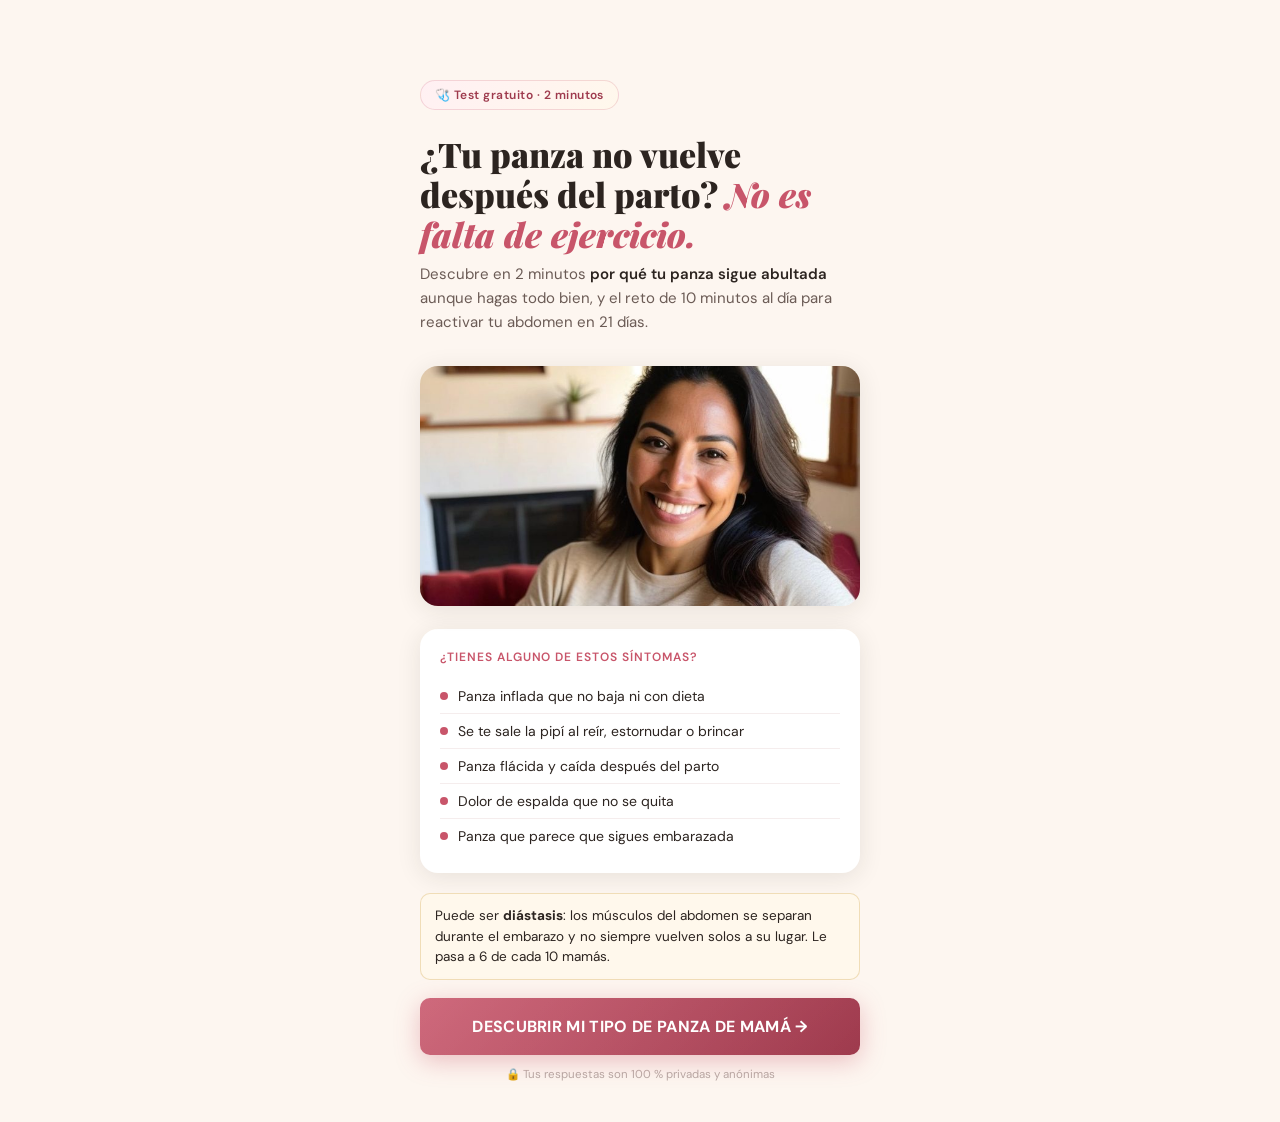
==== commit a9684450: "QA: alto de imágenes, peso ideal en lb, portada más corta" ====
--- a/index.html
+++ b/index.html
@@ -11,7 +11,7 @@
 <link rel="preconnect" href="https://fonts.googleapis.com"><link rel="preconnect" href="https://fonts.gstatic.com" crossorigin>
 <link rel="stylesheet" href="https://fonts.googleapis.com/css2?family=Playfair+Display:wght@700;900&family=DM+Sans:wght@300;400;500;600&display=swap" media="print" onload="this.media='all'">
 <link rel="stylesheet" href="styles.css?v=1">
-<link rel="stylesheet" href="extra.css?v=1">
+<link rel="stylesheet" href="extra.css?v=2">
 <script src="config.js?v=1"></script>
 </head>
 <body>
@@ -600,6 +600,6 @@
 </div>
 
 <script src="attrib.js?v=1" data-page="quiz"></script>
-<script src="quiz.js?v=1"></script>
+<script src="quiz.js?v=2"></script>
 </body>
 </html>
--- a/extra.css
+++ b/extra.css
@@ -1,5 +1,5 @@
 /* Añadidos al CSS original: elementos que pide el blueprint de Franco y que el original no tiene. */
-.hero-img{width:100%;aspect-ratio:1/1;object-fit:cover;border-radius:var(--radius);margin:4px 0 18px;box-shadow:var(--shadow)}
+.hero-img{width:100%;aspect-ratio:16/10;max-height:240px;object-fit:cover;object-position:center 30%;border-radius:var(--radius);margin:4px 0 18px;box-shadow:var(--shadow)}
 .info-box{background:#FFF8EC;border:1px solid rgba(212,168,83,.35);border-radius:var(--radius-sm);padding:12px 14px;font-size:13.5px;line-height:1.5;color:var(--charcoal);margin:0 0 18px}
 .age-grid .img-opt{padding:8px 8px 12px}
 .img-opt img{width:100%;aspect-ratio:1/1;object-fit:cover;border-radius:8px;display:block;margin-bottom:8px;background:#F5EDEE}
@@ -38,3 +38,5 @@
 .vid-sound{position:absolute;left:50%;top:44%;transform:translateX(-50%);border:0;border-radius:999px;background:rgba(0,0,0,.6);color:#fff;font:600 13px 'DM Sans',sans-serif;padding:8px 14px;cursor:pointer}
 .disclaimer{font-size:11px;line-height:1.5;color:var(--mid);background:#fff;border-radius:var(--radius-sm);padding:12px 14px;margin:14px 0 28px;border:1px solid #EDE0DC}
 @media (prefers-reduced-motion:reduce){.btn-pulse{animation:none!important}.screen{animation:none!important}}
+
+.mockup,.hero-img,img[width][height]{height:auto}
